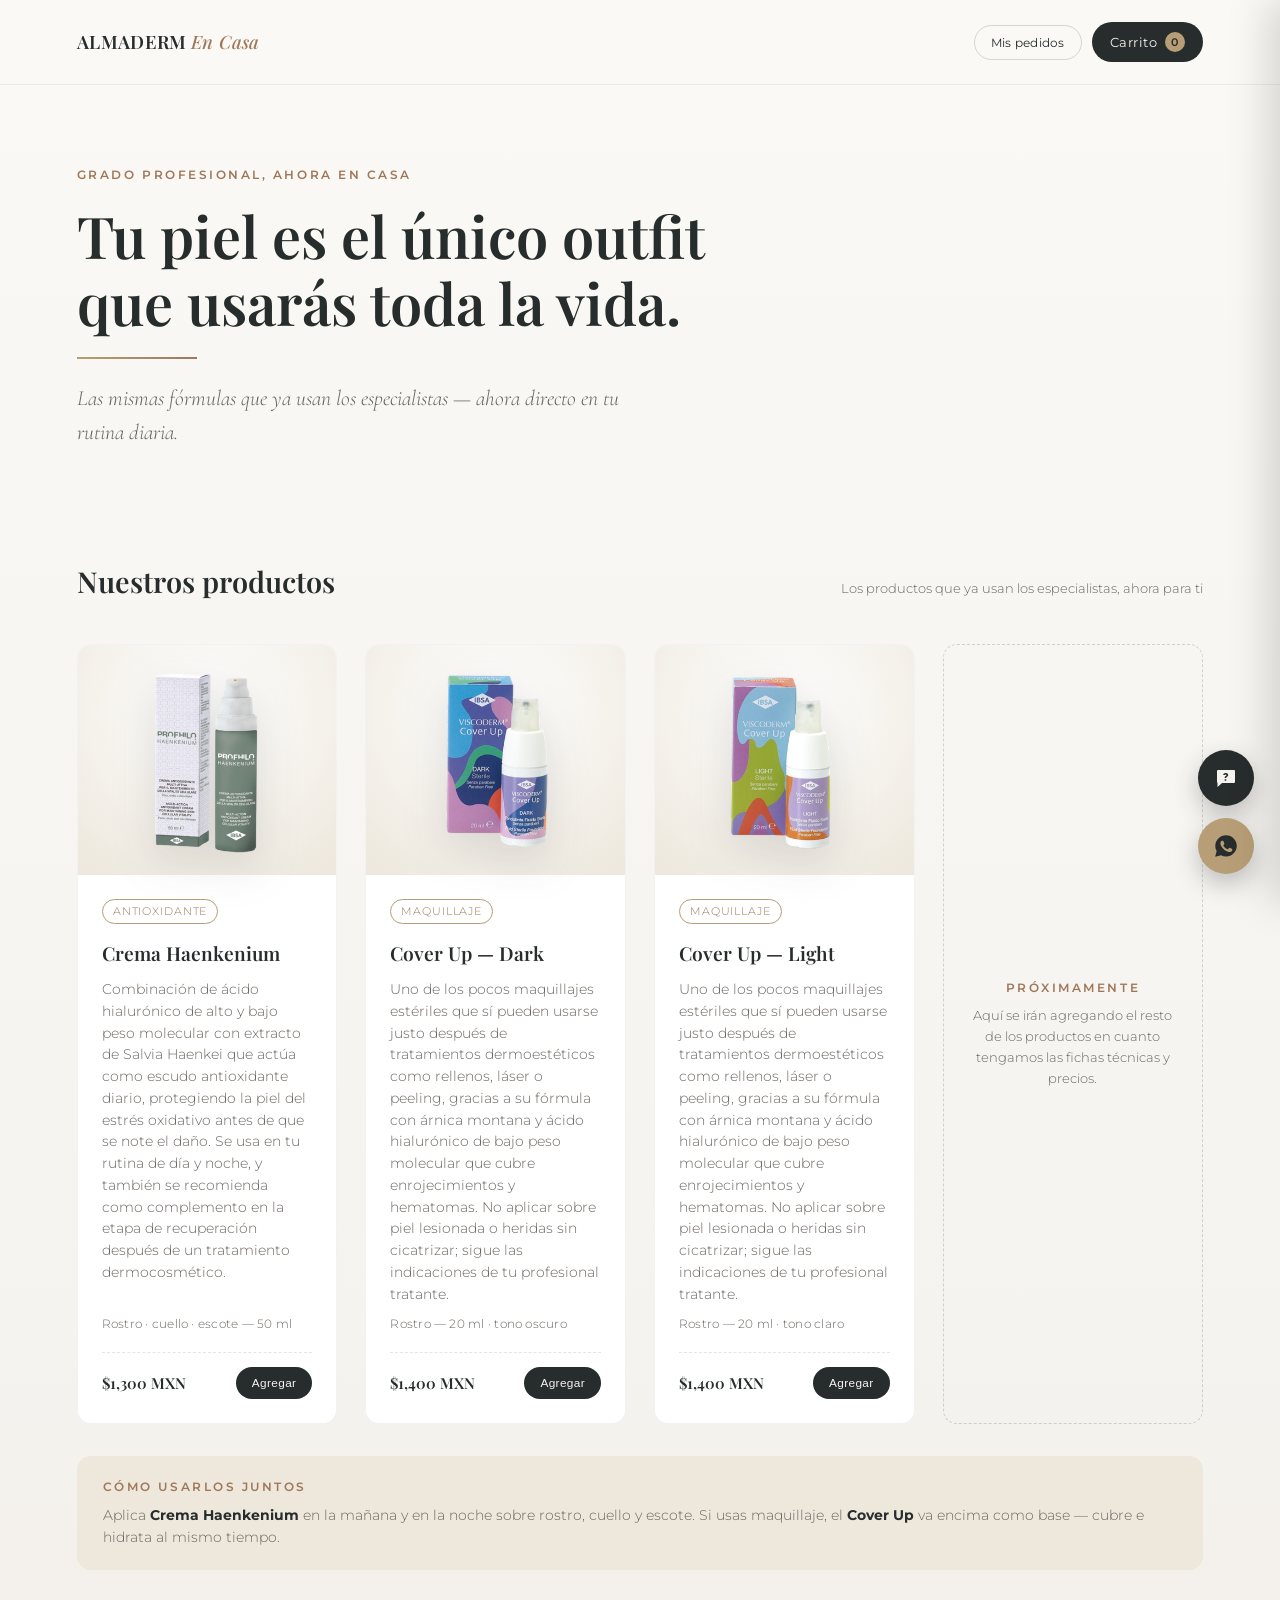
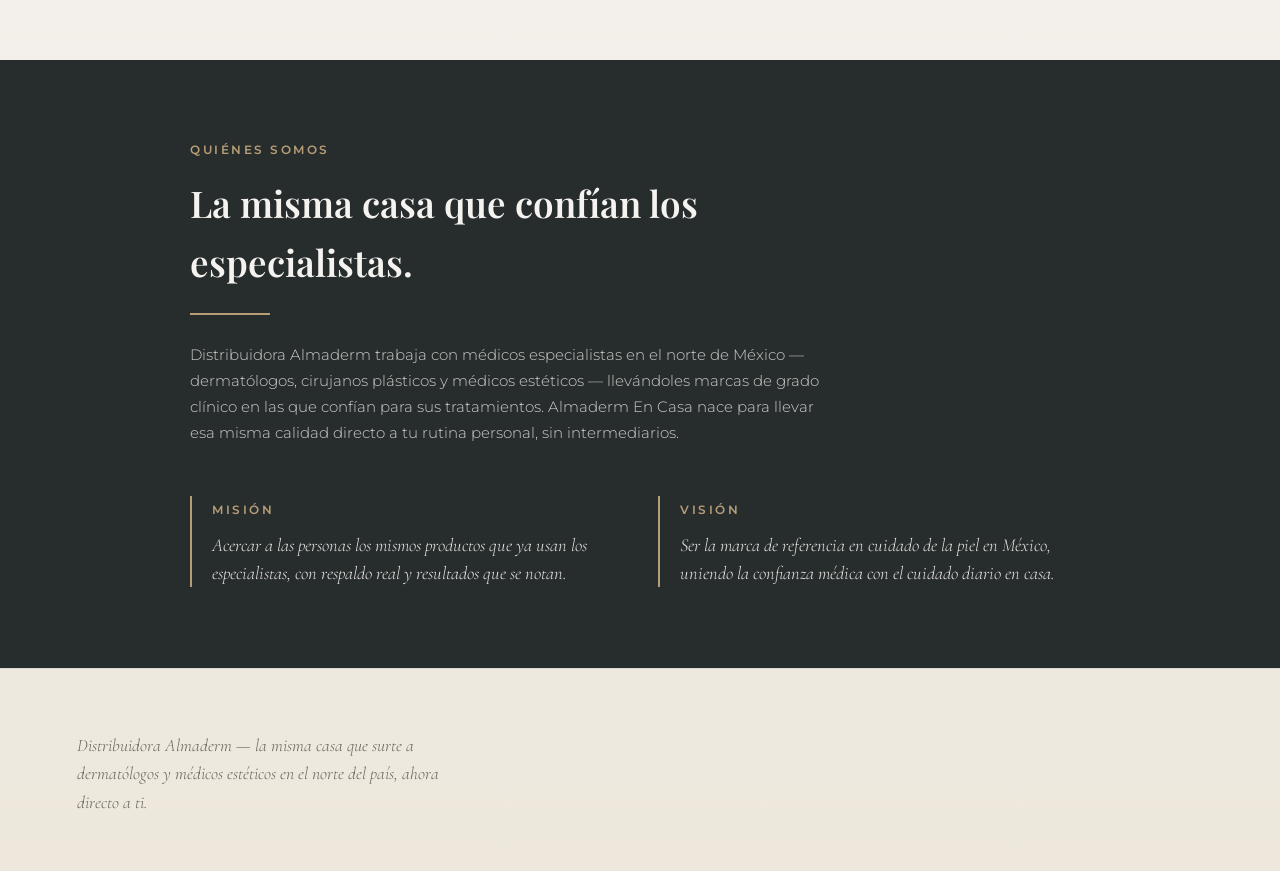
==== index.html @ 224c1388 "Actualizar WhatsApp real, corregir textos de productos y precio de envío según indicaciones de Hécto" ====
<!DOCTYPE html>
<html lang="es">
<head>
<meta charset="UTF-8">
<meta name="viewport" content="width=device-width, initial-scale=1.0">
<title>Almaderm En Casa | Skincare de grado profesional a tu puerta</title>
<meta name="description" content="Los mismos productos que ya usan los especialistas, ahora directo en tu rutina diaria. Envíos a todo México.">
<meta property="og:title" content="Almaderm En Casa">
<meta property="og:description" content="Skincare de grado profesional, ahora directo en tu rutina diaria.">
<link rel="icon" type="image/svg+xml" href="[data-uri]">
<link rel="preconnect" href="https://fonts.googleapis.com">
<link href="https://fonts.googleapis.com/css2?family=Playfair+Display:ital,wght@0,500;0,600;0,700;1,500&family=Cormorant+Garamond:ital,wght@1,400;1,500;1,600&family=Montserrat:wght@300;400;500;600&display=swap" rel="stylesheet">
<style>
  :root{
    --crema: #F5F3EF;
    --crema-soft: #FBF9F5;
    --crema-deep: #EDE7DC;
    --carbon: #272C2D;
    --carbon-muted: #6B655F;
    --dorado: #B79E76;
    --dorado-deep: #A07859;
    --white: #FFFFFF;
  }

  *{ box-sizing: border-box; margin:0; padding:0; }

  body{
    background: linear-gradient(180deg, var(--crema-soft) 0%, var(--crema) 55%, var(--crema-deep) 100%);
    color: var(--carbon);
    font-family: 'Montserrat', sans-serif;
    font-weight: 300;
    line-height: 1.6;
    min-height: 100vh;
  }

  a{ color: inherit; text-decoration: none; }

  .eyebrow{
    font-family: 'Montserrat', sans-serif;
    font-size: 0.72rem;
    letter-spacing: 0.22em;
    text-transform: uppercase;
    color: var(--dorado-deep);
    font-weight: 600;
  }

  /* ---- Top bar ---- */
  .topbar{
    position: sticky; top:0; z-index: 50;
    display:flex; align-items:center; justify-content:space-between;
    padding: 22px 6vw;
    background: rgba(251,249,245,0.9);
    backdrop-filter: blur(6px);
    border-bottom: 1px solid rgba(39,44,45,0.08);
  }
  .wordmark{
    font-family: 'Playfair Display', serif;
    font-weight: 600;
    font-size: 1.15rem;
    letter-spacing: 0.02em;
  }
  .wordmark span{ color: var(--dorado-deep); font-style: italic; font-weight: 500; }
    
  .thankyou-banner{
    background: var(--dorado);
    color: var(--carbon);
    text-align: center;
    padding: 14px 20px;
    font-family: 'Montserrat', sans-serif;
    font-weight: 600;
    font-size: 0.88rem;
    display: none;
  }
  .thankyou-banner.show{ display: block; }
  .thankyou-banner span{ font-weight: 400; }

  .topbar-actions{ display:flex; align-items:center; gap:10px; }

  .orders-btn{
    background:none; color: var(--carbon);
    border: 1px solid rgba(39,44,45,0.18); padding: 9px 16px; border-radius: 999px;
    font-family:'Montserrat'; font-size:0.78rem; letter-spacing:0.02em;
    cursor:pointer; transition: border-color 0.2s ease;
  }
  .orders-btn:hover{ border-color: var(--dorado); }

  .cart-btn{
    display:flex; align-items:center; gap:8px;
    background: var(--carbon); color: var(--crema);
    border:none; padding: 10px 18px; border-radius: 999px;
    font-family:'Montserrat'; font-size:0.8rem; letter-spacing:0.04em;
    cursor:pointer;
    transition: opacity 0.2s ease;
  }
  .cart-btn:hover{ opacity:0.85; }
  .cart-count{
    background: var(--dorado); color: var(--carbon);
    width:20px; height:20px; border-radius:50%;
    display:flex; align-items:center; justify-content:center;
    font-size:0.68rem; font-weight:600;
  }

  /* ---- Hero ---- */
  .hero{
    padding: 9vh 6vw 8vh;
    max-width: 900px;
  }
  .hero h1{
    font-family:'Playfair Display', serif;
    font-weight: 600;
    font-size: clamp(2.1rem, 4.6vw, 3.6rem);
    line-height: 1.15;
    margin: 18px 0 22px;
  }
  .hero-divider{
    width: 0;
    height: 2px;
    background: linear-gradient(90deg, var(--dorado), var(--dorado-deep));
    animation: draw 1.1s ease forwards 0.3s;
  }
  @keyframes draw{ to{ width: 120px; } }
  @media (prefers-reduced-motion: reduce){
    .hero-divider{ animation: none; width: 120px; }
  }
  .hero p.sub{
    font-family: 'Cormorant Garamond', serif;
    font-style: italic;
    font-size: 1.35rem;
    color: var(--carbon-muted);
    margin-top: 22px;
    max-width: 560px;
  }

  /* ---- Trust strip ---- */
  .trust{
    display:flex; flex-wrap:wrap; gap: 14px;
    padding: 0 6vw 7vh;
  }
  .trust-badge{
    background: var(--white);
    border: 1px solid rgba(39,44,45,0.08);
    padding: 10px 18px;
    border-radius: 999px;
    font-size: 0.76rem;
    letter-spacing: 0.03em;
    color: var(--carbon-muted);
  }
  .trust-badge b{ color: var(--carbon); font-weight: 600; }

  /* ---- Products ---- */
  .products{
    padding: 4vh 6vw 10vh;
  }
  .products-head{
    display:flex; align-items:baseline; justify-content:space-between;
    margin-bottom: 40px; flex-wrap:wrap; gap:10px;
  }
  .products-head h2{
    font-family:'Playfair Display', serif;
    font-weight:600;
    font-size: 1.8rem;
  }
  .products-head p{
    font-size: 0.82rem;
    color: var(--carbon-muted);
  }

  .grid{
    display:grid;
    grid-template-columns: repeat(auto-fit, minmax(260px, 1fr));
    gap: 28px;
  }

  .routine-tip{
    margin-top: 32px;
    background: var(--crema-deep);
    border-radius: 14px;
    padding: 22px 26px;
  }
  .routine-tip .eyebrow{ display:block; margin-bottom: 8px; }
  .routine-tip p{
    font-size: 0.86rem;
    color: var(--carbon-muted);
    line-height: 1.6;
  }
  .routine-tip p b{ color: var(--carbon); }

  .card{
    background: var(--white);
    border-radius: 14px;
    overflow:hidden;
    border: 1px solid rgba(39,44,45,0.06);
    display:flex; flex-direction:column;
    transition: transform 0.25s ease, box-shadow 0.25s ease;
  }
  .card:hover{
    transform: translateY(-4px);
    box-shadow: 0 18px 40px rgba(39,44,45,0.10);
  }

  .card-swatch{
    height: 230px;
    display:flex; align-items:center; justify-content:center;
    position: relative;
    padding: 22px;
    background: radial-gradient(circle at 50% 28%, #FFFFFF 0%, var(--crema-deep) 100%);
  }
  .card-swatch img{
    max-height: 100%;
    max-width: 100%;
    object-fit: contain;
    filter: drop-shadow(0 14px 22px rgba(39,44,45,0.14));
  }

  .card-body{
    padding: 24px;
    display:flex; flex-direction:column; gap: 10px; flex:1;
  }
  .tag{
    align-self:flex-start;
    font-size: 0.68rem;
    letter-spacing: 0.08em;
    text-transform: uppercase;
    color: var(--dorado-deep);
    border: 1px solid var(--dorado);
    padding: 3px 10px;
    border-radius: 999px;
  }
  .card-body h3{
    font-family:'Playfair Display', serif;
    font-weight: 600;
    font-size: 1.2rem;
    margin-top: 4px;
  }
  .card-body p.desc{
    font-size: 0.85rem;
    color: var(--carbon-muted);
    flex:1;
  }
  .card-meta{
    font-size: 0.72rem;
    color: var(--carbon-muted);
    letter-spacing: 0.02em;
  }
  .card-footer{
    display:flex; align-items:center; justify-content:space-between;
    margin-top: 8px;
    padding-top: 14px;
    border-top: 1px dashed rgba(39,44,45,0.12);
  }
  .price-pending{
    font-family:'Cormorant Garamond', serif;
    font-style: italic;
    font-size: 0.95rem;
    color: var(--carbon-muted);
  }
  .price-tag{
    font-family:'Playfair Display', serif;
    font-weight: 600;
    font-size: 0.95rem;
    color: var(--carbon);
  }
  .add-btn{
    background: var(--carbon);
    color: var(--crema);
    border:none;
    padding: 9px 16px;
    border-radius: 999px;
    font-size: 0.74rem;
    letter-spacing: 0.03em;
    cursor:pointer;
    transition: background 0.2s ease;
  }
  .add-btn:hover{ background: var(--dorado-deep); }

  /* Placeholder card for "more coming" */
  .card.placeholder{
    align-items:center; justify-content:center; text-align:center;
    padding: 40px 24px;
    border: 1.5px dashed rgba(39,44,45,0.18);
    background: transparent;
    color: var(--carbon-muted);
  }
  .card.placeholder p{ font-size: 0.82rem; margin-top: 8px; }

  /* ---- Footer ---- */
  footer{
    padding: 7vh 6vw 6vh;
    border-top: 1px solid rgba(39,44,45,0.08);
    display:flex; flex-wrap:wrap; justify-content:space-between; gap: 24px;
  }
  footer .brand-line{
    font-family:'Cormorant Garamond', serif;
    font-style: italic;
    font-size: 1.1rem;
    max-width: 380px;
    color: var(--carbon-muted);
  }
  footer .foot-meta{
    font-size: 0.74rem;
    color: var(--carbon-muted);
    letter-spacing: 0.02em;
  }
  .ig-link{
    display:flex; align-items:center; gap:7px;
    transition: color 0.2s ease;
  }
  .ig-link:hover{ color: var(--dorado-deep); }

  /* ---- Cart drawer ---- */
  .overlay{
    position: fixed; inset:0; background: rgba(39,44,45,0.35);
    opacity:0; pointer-events:none; transition: opacity 0.25s ease;
    z-index: 90;
  }
  .overlay.open{ opacity:1; pointer-events:auto; }

  .drawer{
    position: fixed; top:0; right:0; height:100vh; width: min(380px, 92vw);
    background: var(--crema-soft);
    box-shadow: -12px 0 40px rgba(0,0,0,0.15);
    transform: translateX(100%);
    transition: transform 0.3s ease;
    z-index: 95;
    display:flex; flex-direction:column;
  }
  .drawer.open{ transform: translateX(0); }

  .drawer-head{
    padding: 22px 24px;
    display:flex; align-items:center; justify-content:space-between;
    border-bottom: 1px solid rgba(39,44,45,0.08);
  }
  .drawer-head h3{
    font-family:'Playfair Display', serif;
    font-weight:600; font-size: 1.05rem;
  }
  .close-btn{
    background:none; border:none; font-size: 1.1rem; cursor:pointer; color: var(--carbon);
  }

  .drawer-items{
    flex:1; overflow-y:auto; padding: 18px 24px;
    display:flex; flex-direction:column; gap:14px;
  }
  .drawer-empty{
    font-family:'Cormorant Garamond', serif; font-style:italic;
    color: var(--carbon-muted); margin-top: 30px; text-align:center;
  }
  .drawer-item{
    display:flex; justify-content:space-between; align-items:center;
    font-size: 0.82rem;
    padding-bottom: 12px; border-bottom: 1px dashed rgba(39,44,45,0.1);
  }
  .drawer-item .name{ font-weight:500; }
  .drawer-item .qty{ color: var(--carbon-muted); font-size:0.74rem; }

  .continue-shopping{
    background:none; border:none;
    text-align:left;
    padding: 14px 24px 0;
    font-size: 0.76rem; color: var(--dorado-deep);
    font-weight:600; letter-spacing:0.02em;
    cursor:pointer;
  }

  .qty-control{
    display:flex; align-items:center; gap:8px;
  }
  .qty-control button{
    width:22px; height:22px; border-radius:50%;
    border: 1px solid rgba(39,44,45,0.2);
    background: var(--white);
    font-size:0.85rem; line-height:1;
    cursor:pointer; color: var(--carbon);
  }
  .qty-control button:hover{ border-color: var(--dorado); }
  .qty-control span{ min-width:14px; text-align:center; font-size:0.78rem; }

  .secure-badge{
    display:flex; align-items:center; gap:6px;
    font-size: 0.72rem; color: var(--carbon-muted);
    margin-bottom: 12px;
  }
  .secure-badge svg{ color: var(--dorado-deep); }

  .drawer-foot{
    padding: 20px 24px 26px;
    border-top: 1px solid rgba(39,44,45,0.08);
  }
  .drawer-foot p{
    font-size: 0.72rem; color: var(--carbon-muted); margin-bottom: 14px;
  }
  .checkout-btn{
    width:100%; padding: 13px; border-radius: 999px; border:none;
    background: var(--dorado); color: var(--carbon);
    font-family:'Montserrat'; font-weight:600; font-size:0.82rem;
    letter-spacing:0.03em; cursor: pointer;
    transition: background 0.2s ease;
  }
  .checkout-btn:hover{ background: var(--dorado-deep); color: var(--crema); }
  .checkout-btn:disabled{ cursor: not-allowed; opacity:0.5; }

  /* ---- About / Mission / Vision ---- */
  .about{
    background: var(--carbon);
    color: var(--crema);
    padding: 9vh 6vw;
  }
  .about-inner{ max-width: 900px; margin:0 auto; }
  .about .eyebrow{ color: var(--dorado); }
  .about h2{
    font-family:'Playfair Display', serif;
    font-weight:600;
    font-size: clamp(1.6rem, 3vw, 2.3rem);
    margin: 14px 0 22px;
    max-width: 640px;
    color: var(--crema);
  }
  .about-divider{ width:80px; height:2px; background: var(--dorado); margin-bottom:28px; }
  .about p.lead{
    font-size: 0.92rem;
    line-height: 1.75;
    color: rgba(245,243,239,0.82);
    max-width: 640px;
    margin-bottom: 50px;
  }
  .mv-grid{
    display:grid; grid-template-columns: repeat(auto-fit,minmax(240px,1fr));
    gap: 36px;
  }
  .mv-card{ border-left: 2px solid var(--dorado); padding-left: 20px; }
  .mv-card p{
    font-family:'Cormorant Garamond', serif;
    font-style: italic;
    font-size: 1.15rem;
    line-height: 1.5;
    color: rgba(245,243,239,0.92);
    margin-top: 10px;
  }

  /* ---- WhatsApp float ---- */
  .whatsapp-float{
    position: fixed; bottom: 26px; right: 26px;
    width: 56px; height: 56px; border-radius: 50%;
    background: var(--dorado);
    display:flex; align-items:center; justify-content:center;
    box-shadow: 0 10px 24px rgba(39,44,45,0.28);
    z-index: 80;
    transition: transform 0.2s ease;
  }
  .whatsapp-float:hover{ transform: scale(1.07); }
  .whatsapp-float svg{ width: 26px; height: 26px; fill: var(--carbon); }

  /* ---- FAQ bot ---- */
  .faq-float{
    position: fixed; bottom: 94px; right: 26px;
    width: 56px; height: 56px; border-radius: 50%;
    background: var(--carbon);
    display:flex; align-items:center; justify-content:center;
    box-shadow: 0 10px 24px rgba(39,44,45,0.28);
    z-index: 80; border:none; cursor:pointer;
    transition: transform 0.2s ease;
  }
  .faq-float:hover{ transform: scale(1.07); }
  .faq-float svg{ width: 24px; height: 24px; fill: var(--crema); }

  .faq-panel{
    position: fixed; bottom: 160px; right: 26px;
    width: min(320px, 84vw);
    max-height: 60vh;
    background: var(--crema-soft);
    border-radius: 16px;
    box-shadow: 0 20px 50px rgba(39,44,45,0.22);
    z-index: 85;
    display:flex; flex-direction:column;
    overflow:hidden;
    transform: translateY(12px) scale(0.97);
    opacity: 0; pointer-events:none;
    transition: all 0.22s ease;
  }
  .faq-panel.open{
    transform: translateY(0) scale(1);
    opacity:1; pointer-events:auto;
  }
  .faq-head{
    background: var(--carbon); color: var(--crema);
    padding: 16px 18px;
    display:flex; align-items:center; justify-content:space-between;
  }
  .faq-head h4{
    font-family:'Playfair Display', serif; font-weight:600; font-size:0.95rem;
  }
  .faq-head button{
    background:none; border:none; color: var(--crema); font-size:1rem; cursor:pointer;
  }
  .faq-body{
    padding: 16px 18px; overflow-y:auto; flex:1;
    display:flex; flex-direction:column; gap:10px;
  }
  .faq-option{
    text-align:left;
    background: var(--white);
    border: 1px solid rgba(39,44,45,0.1);
    border-radius: 10px;
    padding: 10px 14px;
    font-family:'Montserrat'; font-size: 0.78rem;
    color: var(--carbon);
    cursor:pointer;
    transition: border-color 0.2s ease;
  }
  .faq-option:hover{ border-color: var(--dorado); }
  .faq-answer{
    font-size: 0.82rem; line-height:1.6; color: var(--carbon-muted);
  }
  .faq-back{
    align-self:flex-start;
    margin-top: 4px;
    background:none; border:none;
    font-size:0.74rem; color: var(--dorado-deep);
    cursor:pointer; letter-spacing:0.02em;
  }
  .faq-foot{
    padding: 12px 18px 16px;
    border-top: 1px solid rgba(39,44,45,0.08);
    font-size: 0.72rem; color: var(--carbon-muted);
  }
  .faq-foot a{ color: var(--dorado-deep); font-weight:600; }

  /* ---- Checkout modal ---- */
  .checkout-overlay{
    position: fixed; inset:0; background: rgba(39,44,45,0.45);
    opacity:0; pointer-events:none; transition: opacity 0.25s ease;
    z-index: 96; display:flex; align-items:flex-end; justify-content:center;
  }
  .checkout-overlay.open{ opacity:1; pointer-events:auto; }

  .checkout-modal{
    background: var(--crema-soft);
    width: min(480px, 100vw);
    max-height: 92vh;
    border-radius: 20px 20px 0 0;
    display:flex; flex-direction:column;
    transform: translateY(100%);
    transition: transform 0.3s ease;
  }
  .checkout-overlay.open .checkout-modal{ transform: translateY(0); }

  .checkout-head{
    padding: 20px 24px;
    background: var(--carbon); color: var(--crema);
    border-radius: 20px 20px 0 0;
    display:flex; align-items:center; justify-content:space-between;
  }
  .checkout-head h3{ font-family:'Playfair Display', serif; font-weight:600; font-size:1.05rem; }
  .checkout-head button{ background:none; border:none; color:var(--crema); font-size:1.1rem; cursor:pointer; }

  .checkout-body{
    padding: 22px 24px; overflow-y:auto; flex:1;
  }

  .form-group{ margin-bottom: 16px; }
  .form-group label{
    display:block; font-size: 0.72rem; letter-spacing:0.03em;
    color: var(--carbon-muted); margin-bottom: 6px; font-weight:600;
  }
  .form-group input, .form-group textarea{
    width:100%; padding: 10px 12px; border-radius: 8px;
    border: 1px solid rgba(39,44,45,0.18);
    background: var(--white);
    font-family:'Montserrat'; font-size: 0.85rem; color: var(--carbon);
  }
  .form-group textarea{ resize: vertical; min-height: 60px; }
  .form-row{ display:grid; grid-template-columns: 1fr 1fr; gap: 12px; }

  .form-section-title{
    font-family:'Playfair Display', serif; font-weight:600;
    font-size: 0.95rem; margin: 22px 0 14px;
    color: var(--carbon);
  }
  .form-section-title:first-child{ margin-top:0; }

  .invoice-toggle{
    display:flex; align-items:center; justify-content:space-between;
    background: var(--white); border-radius: 10px;
    padding: 12px 14px; margin-bottom: 14px;
    border: 1px solid rgba(39,44,45,0.1);
  }
  .invoice-toggle span{ font-size: 0.85rem; font-weight:500; }
  .switch{ position:relative; width:42px; height:24px; }
  .switch input{ opacity:0; width:0; height:0; }
  .switch-track{
    position:absolute; inset:0; background: rgba(39,44,45,0.2);
    border-radius: 999px; cursor:pointer; transition: background 0.2s ease;
  }
  .switch-track::before{
    content:''; position:absolute; width:18px; height:18px; left:3px; top:3px;
    background: var(--white); border-radius:50%; transition: transform 0.2s ease;
  }
  .switch input:checked + .switch-track{ background: var(--dorado); }
  .switch input:checked + .switch-track::before{ transform: translateX(18px); }

  #invoiceFields{ display:none; }
  #invoiceFields.open{ display:block; }

  .order-summary{
    background: var(--crema-deep); border-radius: 12px;
    padding: 16px 18px; margin-top: 6px;
  }
  .order-summary .line{
    display:flex; justify-content:space-between;
    font-size: 0.82rem; margin-bottom: 8px; color: var(--carbon-muted);
  }
  .order-summary .line.total{
    color: var(--carbon); font-weight:700; font-size:0.95rem;
    border-top: 1px dashed rgba(39,44,45,0.15); padding-top: 10px; margin-top: 4px;
  }
  .shipping-hint{
    font-size: 0.7rem; color: var(--dorado-deep); margin-top: 4px;
  }

  .checkout-foot{
    padding: 16px 24px 24px; border-top: 1px solid rgba(39,44,45,0.08);
  }
  .confirm-btn{
    width:100%; padding: 14px; border-radius: 999px; border:none;
    background: var(--carbon); color: var(--crema);
    font-family:'Montserrat'; font-weight:600; font-size:0.85rem;
    cursor:pointer; transition: opacity 0.2s ease;
  }
  .confirm-btn:hover{ opacity:0.85; }

  .order-confirmed{
    text-align:center; padding: 30px 10px;
  }
  .order-confirmed .eyebrow{ color: var(--dorado-deep); }
  .order-confirmed h4{
    font-family:'Playfair Display', serif; font-weight:600;
    font-size: 1.3rem; margin: 14px 0 10px;
  }
  .order-confirmed p{ font-size: 0.85rem; color: var(--carbon-muted); }

  .track-link{
    background:none; border:none; cursor:pointer;
    font-family:'Montserrat'; letter-spacing:0.02em;
    text-decoration: underline; text-underline-offset: 3px;
  }
  .track-link:hover{ color: var(--dorado-deep); }

  /* ---- Tracking modal ---- */
  .tracking-overlay{
    position: fixed; inset:0; background: rgba(39,44,45,0.45);
    opacity:0; pointer-events:none; transition: opacity 0.25s ease;
    z-index: 97; display:flex; align-items:center; justify-content:center;
    padding: 20px;
  }
  .tracking-overlay.open{ opacity:1; pointer-events:auto; }

  .tracking-modal{
    background: var(--crema-soft);
    width: min(420px, 100%);
    max-height: 88vh;
    border-radius: 18px;
    overflow:hidden;
    display:flex; flex-direction:column;
    transform: scale(0.96); transition: transform 0.25s ease;
  }
  .tracking-overlay.open .tracking-modal{ transform: scale(1); }

  .tracking-head{
    padding: 20px 24px;
    background: var(--carbon); color: var(--crema);
    display:flex; align-items:center; justify-content:space-between;
  }
  .tracking-head h3{ font-family:'Playfair Display', serif; font-weight:600; font-size:1.05rem; }
  .tracking-head button{ background:none; border:none; color:var(--crema); font-size:1.1rem; cursor:pointer; }

  .tracking-body{ padding: 22px 24px; overflow-y:auto; }

  .track-search-btn{
    width:100%; padding: 12px; border-radius: 999px; border:none;
    background: var(--dorado); color: var(--carbon);
    font-family:'Montserrat'; font-weight:600; font-size:0.82rem;
    cursor:pointer; margin-top: 6px;
    transition: background 0.2s ease;
  }
  .track-search-btn:hover{ background: var(--dorado-deep); color: var(--crema); }

  .track-result{ margin-top: 26px; display:none; }
  .track-result.show{ display:block; }
  .track-meta{
    font-size: 0.78rem; color: var(--carbon-muted); margin-bottom: 22px;
  }
  .track-meta b{ color: var(--carbon); }

  .timeline{ display:flex; flex-direction:column; }
  .timeline-step{
    display:flex; gap: 14px; position:relative; padding-bottom: 26px;
  }
  .timeline-step:last-child{ padding-bottom:0; }
  .timeline-dot{
    width: 22px; height:22px; border-radius:50%;
    background: rgba(39,44,45,0.15);
    display:flex; align-items:center; justify-content:center;
    flex-shrink:0; position:relative; z-index:1;
  }
  .timeline-step.done .timeline-dot{ background: var(--dorado); }
  .timeline-step.done .timeline-dot::after{
    content:'✓'; color: var(--carbon); font-size:0.68rem; font-weight:700;
  }
  .timeline-step:not(:last-child)::before{
    content:''; position:absolute; left:10px; top:22px; bottom:0;
    width:2px; background: rgba(39,44,45,0.12);
  }
  .timeline-step.done:not(:last-child)::before{ background: var(--dorado); }
  .timeline-text{ padding-top: 2px; }
  .timeline-text .label{ font-size:0.85rem; font-weight:600; color: var(--carbon); }
  .timeline-text .date{ font-size:0.72rem; color: var(--carbon-muted); margin-top:2px; }

  /* ---- My Orders modal ---- */
  .myorders-overlay{
    position: fixed; inset:0; background: rgba(39,44,45,0.45);
    opacity:0; pointer-events:none; transition: opacity 0.25s ease;
    z-index: 97; display:flex; align-items:center; justify-content:center;
    padding: 20px;
  }
  .myorders-overlay.open{ opacity:1; pointer-events:auto; }

  .myorders-modal{
    background: var(--crema-soft);
    width: min(440px, 100%);
    max-height: 88vh;
    border-radius: 18px;
    overflow:hidden;
    display:flex; flex-direction:column;
    transform: scale(0.96); transition: transform 0.25s ease;
  }
  .myorders-overlay.open .myorders-modal{ transform: scale(1); }

  .myorders-head{
    padding: 20px 24px;
    background: var(--carbon); color: var(--crema);
    display:flex; align-items:center; justify-content:space-between;
  }
  .myorders-head h3{ font-family:'Playfair Display', serif; font-weight:600; font-size:1.05rem; }
  .myorders-head button{ background:none; border:none; color:var(--crema); font-size:1.1rem; cursor:pointer; }

  .myorders-body{ padding: 22px 24px; overflow-y:auto; }

  .magic-btn{
    width:100%; padding: 12px; border-radius: 999px; border:none;
    background: var(--dorado); color: var(--carbon);
    font-family:'Montserrat'; font-weight:600; font-size:0.82rem;
    cursor:pointer; margin-top: 6px;
    transition: background 0.2s ease;
  }
  .magic-btn:hover{ background: var(--dorado-deep); color: var(--crema); }

  .sent-note{
    text-align:center; padding: 10px 0 4px;
  }
  .sent-note .eyebrow{ color: var(--dorado-deep); }
  .sent-note p{ font-size: 0.85rem; color: var(--carbon-muted); margin: 12px 0 20px; line-height:1.6; }
  .sent-note .demo-hint{
    font-size: 0.7rem; color: var(--carbon-muted); opacity:0.75; margin-top: 14px;
  }

  .order-row{
    display:flex; align-items:center; justify-content:space-between;
    background: var(--white); border-radius: 12px;
    padding: 14px 16px; margin-bottom: 12px;
    border: 1px solid rgba(39,44,45,0.08);
    cursor:pointer; transition: border-color 0.2s ease;
  }
  .order-row:hover{ border-color: var(--dorado); }
  .order-row .info .num{ font-weight:600; font-size:0.85rem; color:var(--carbon); }
  .order-row .info .date{ font-size:0.72rem; color:var(--carbon-muted); margin-top:2px; }
  .status-badge{
    font-size: 0.68rem; font-weight:600; letter-spacing:0.02em;
    padding: 5px 11px; border-radius:999px;
  }
  .status-badge.enviado{ background: rgba(183,158,118,0.25); color: var(--dorado-deep); }
  .status-badge.entregado{ background: rgba(39,44,45,0.1); color: var(--carbon); }
  .status-badge.recibido{ background: rgba(160,120,89,0.18); color: var(--dorado-deep); }
  .status-badge.preparando{ background: rgba(183,158,118,0.18); color: var(--dorado-deep); }

  #ordersSentStep, #ordersListStep{ display:none; }
  #ordersSentStep.show, #ordersListStep.show{ display:block; }

  @media (max-width: 600px){
    .topbar{ padding: 14px 5vw; }
    .wordmark{ font-size: 0.95rem; }
    .cart-btn{ padding: 8px 13px; font-size: 0.7rem; gap: 6px; }
    .hero{ padding: 6vh 5vw 5vh; }
    .products, footer, .about{ padding-left:5vw; padding-right:5vw; }
    .about{ padding-top:7vh; padding-bottom:7vh; }
    .products-head{ flex-direction: column; align-items: flex-start; }
    footer{ flex-direction: column; }
    .whatsapp-float{ width:50px; height:50px; bottom:18px; right:18px; }
    .whatsapp-float svg{ width:22px; height:22px; }
    .faq-float{ width:50px; height:50px; bottom:80px; right:18px; }
    .faq-float svg{ width:20px; height:20px; }
    .faq-panel{ bottom:138px; right:18px; width: 86vw; }
    .drawer{ width: 100vw; }
  }
</style>
</head>
<body>
  <div class="thankyou-banner" id="thankyouBanner">
    🎉 ¡Gracias por tu compra! <span>Tu pago fue confirmado y ya estamos preparando tu pedido.</span>
  </div>  

  <div class="topbar">
    <div class="wordmark">ALMADERM <span>En Casa</span></div>
    <div class="topbar-actions">
      <button class="orders-btn" onclick="openMyOrders()">Mis pedidos</button>
      <button class="cart-btn" onclick="toggleCart(true)">
        Carrito <span class="cart-count" id="cartCount">0</span>
      </button>
    </div>
  </div>

  <section class="hero">
    <div class="eyebrow">Grado profesional, ahora en casa</div>
    <h1>Tu piel es el único outfit<br>que usarás toda la vida.</h1>
    <div class="hero-divider"></div>
    <p class="sub">Las mismas fórmulas que ya usan los especialistas — ahora directo en tu rutina diaria.</p>
  </section>

  <section class="products">
    <div class="products-head">
      <h2>Nuestros productos</h2>
      <p>Los productos que ya usan los especialistas, ahora para ti</p>
    </div>

    <div class="grid" id="grid">

      <div class="card">
        <div class="card-swatch"><img src="[data-uri]" alt="Profhilo Haenkenium"></div>
        <div class="card-body">
          <span class="tag">Antioxidante</span>
          <h3>Crema Haenkenium</h3>
          <p class="desc">Combinación de ácido hialurónico de alto y bajo peso molecular con extracto de Salvia Haenkei que actúa como escudo antioxidante diario, protegiendo la piel del estrés oxidativo antes de que se note el daño. Se usa en tu rutina de día y noche, y también se recomienda como complemento en la etapa de recuperación después de un tratamiento dermocosmético.</p>
          <p class="card-meta">Rostro · cuello · escote — 50 ml</p>
          <div class="card-footer">
            <span class="price-tag">$1,300 MXN</span>
            <button class="add-btn" onclick="addItem('Crema Haenkenium', 1300)">Agregar</button>
          </div>
        </div>
      </div>

      <div class="card">
        <div class="card-swatch"><img src="[data-uri]" alt="Viscoderm Cover Up Dark"></div>
        <div class="card-body">
          <span class="tag">Maquillaje</span>
          <h3>Cover Up — Dark</h3>
          <p class="desc">Uno de los pocos maquillajes estériles que sí pueden usarse justo después de tratamientos dermoestéticos como rellenos, láser o peeling, gracias a su fórmula con árnica montana y ácido hialurónico de bajo peso molecular que cubre enrojecimientos y hematomas. No aplicar sobre piel lesionada o heridas sin cicatrizar; sigue las indicaciones de tu profesional tratante.</p>
          <p class="card-meta">Rostro — 20 ml · tono oscuro</p>
          <div class="card-footer">
            <span class="price-tag">$1,400 MXN</span>
            <button class="add-btn" onclick="addItem('Cover Up Dark', 1400)">Agregar</button>
          </div>
        </div>
      </div>

      <div class="card">
        <div class="card-swatch"><img src="[data-uri]" alt="Viscoderm Cover Up Light"></div>
        <div class="card-body">
          <span class="tag">Maquillaje</span>
          <h3>Cover Up — Light</h3>
          <p class="desc">Uno de los pocos maquillajes estériles que sí pueden usarse justo después de tratamientos dermoestéticos como rellenos, láser o peeling, gracias a su fórmula con árnica montana y ácido hialurónico de bajo peso molecular que cubre enrojecimientos y hematomas. No aplicar sobre piel lesionada o heridas sin cicatrizar; sigue las indicaciones de tu profesional tratante.</p>
          <p class="card-meta">Rostro — 20 ml · tono claro</p>
          <div class="card-footer">
            <span class="price-tag">$1,400 MXN</span>
            <button class="add-btn" onclick="addItem('Cover Up Light', 1400)">Agregar</button>
          </div>
        </div>
      </div>

      <div class="card placeholder">
        <div class="eyebrow">Próximamente</div>
        <p>Aquí se irán agregando el resto de los productos en cuanto tengamos las fichas técnicas y precios.</p>
      </div>

    </div>

    <div class="routine-tip">
      <span class="eyebrow">Cómo usarlos juntos</span>
      <p>Aplica <b>Crema Haenkenium</b> en la mañana y en la noche sobre rostro, cuello y escote. Si usas maquillaje, el <b>Cover Up</b> va encima como base — cubre e hidrata al mismo tiempo.</p>
    </div>
  </section>

  <section class="about">
    <div class="about-inner">
      <div class="eyebrow">Quiénes somos</div>
      <h2>La misma casa que confían los especialistas.</h2>
      <div class="about-divider"></div>
      <p class="lead">Distribuidora Almaderm trabaja con médicos especialistas en el norte de México — dermatólogos, cirujanos plásticos y médicos estéticos — llevándoles marcas de grado clínico en las que confían para sus tratamientos. Almaderm En Casa nace para llevar esa misma calidad directo a tu rutina personal, sin intermediarios.</p>
      <div class="mv-grid">
        <div class="mv-card">
          <span class="eyebrow">Misión</span>
          <p>Acercar a las personas los mismos productos que ya usan los especialistas, con respaldo real y resultados que se notan.</p>
        </div>
        <div class="mv-card">
          <span class="eyebrow">Visión</span>
          <p>Ser la marca de referencia en cuidado de la piel en México, uniendo la confianza médica con el cuidado diario en casa.</p>
        </div>
      </div>
    </div>
  </section>

  <footer>
    <p class="brand-line">Distribuidora Almaderm — la misma casa que surte a dermatólogos y médicos estéticos en el norte del país, ahora directo a ti.</p>
  </footer>

  <button class="faq-float" onclick="toggleFaq(true)" aria-label="Preguntas frecuentes">
    <svg viewBox="0 0 24 24"><path d="M4 4h16a1 1 0 0 1 1 1v11a1 1 0 0 1-1 1H8l-4.5 4V17H4a1 1 0 0 1-1-1V5a1 1 0 0 1 1-1Zm7.5 3a2.5 2.5 0 0 0-2.45 2h1.6a.9.9 0 0 1 .85-.6c.5 0 .9.35.9.8 0 .35-.2.6-.65.9-.7.45-1.1.85-1.1 1.7v.3h1.6v-.15c0-.5.2-.75.75-1.1.7-.45 1.2-.95 1.2-1.75A2.35 2.35 0 0 0 11.5 7Zm-.85 6.2v1.6h1.6v-1.6h-1.6Z"/></svg>
  </button>

  <div class="faq-panel" id="faqPanel">
    <div class="faq-head">
      <h4>Resolvemos tus dudas</h4>
      <button onclick="toggleFaq(false)">✕</button>
    </div>
    <div class="faq-body" id="faqBody"></div>
    <div class="faq-foot">¿Necesitas algo más? <a href="https://wa.me/528122004518" target="_blank" rel="noopener">Escríbenos por WhatsApp</a></div>
  </div>

  <a class="whatsapp-float" href="https://wa.me/528122004518" target="_blank" rel="noopener" aria-label="Escríbenos por WhatsApp">
    <svg viewBox="0 0 24 24"><path d="M12.04 2C6.58 2 2.13 6.45 2.13 11.91c0 1.75.46 3.39 1.26 4.81L2 22l5.42-1.42a9.87 9.87 0 0 0 4.62 1.18h.01c5.46 0 9.9-4.45 9.9-9.91C21.95 6.45 17.5 2 12.04 2Zm5.8 14.11c-.24.68-1.38 1.3-1.9 1.36-.49.06-.98.24-3.28-.68-2.77-1.1-4.56-3.94-4.7-4.13-.14-.19-1.13-1.5-1.13-2.86s.71-2.03.96-2.31c.24-.28.53-.35.71-.35h.5c.16 0 .38-.03.58.44.24.56.79 1.94.86 2.08.07.14.11.31.02.5-.09.19-.14.31-.28.48-.14.17-.29.38-.42.51-.14.14-.28.29-.12.56.16.28.71 1.17 1.53 1.9 1.05.94 1.94 1.23 2.21 1.37.28.14.44.12.6-.07.16-.19.68-.79.87-1.06.18-.28.36-.23.6-.14.24.09 1.55.73 1.82.86.27.14.44.2.51.32.07.11.07.66-.17 1.34Z"/></svg>
  </a>

  <div class="overlay" id="overlay" onclick="toggleCart(false)"></div>
  <div class="drawer" id="drawer">
    <div class="drawer-head">
      <h3>Tu carrito</h3>
      <button class="close-btn" onclick="toggleCart(false)">✕</button>
    </div>
    <button class="continue-shopping" onclick="toggleCart(false)">← Seguir comprando</button>
    <div class="drawer-items" id="drawerItems">
      <p class="drawer-empty">Tu carrito está vacío</p>
    </div>
    <div class="drawer-foot">
      <p id="cartSubtotal" style="font-family:'Playfair Display', serif; font-weight:600; font-size:0.95rem; color:var(--carbon); border:none; margin-bottom:6px;"></p>
      <p>Pago seguro con tarjeta, OXXO, SPEI y más.</p>
      <div class="secure-badge">
        <svg viewBox="0 0 24 24" width="14" height="14"><path fill="currentColor" d="M12 2a5 5 0 0 0-5 5v3H6a2 2 0 0 0-2 2v8a2 2 0 0 0 2 2h12a2 2 0 0 0 2-2v-8a2 2 0 0 0-2-2h-1V7a5 5 0 0 0-5-5Zm0 2a3 3 0 0 1 3 3v3H9V7a3 3 0 0 1 3-3Zm0 10a1.5 1.5 0 0 1 .75 2.8V18a.75.75 0 0 1-1.5 0v-1.2A1.5 1.5 0 0 1 12 14Z"/></svg>
        Compra 100% segura
      </div>
      <button class="checkout-btn" id="checkoutBtn" onclick="openCheckout()">Finalizar compra</button>
    </div>
  </div>

  <div class="checkout-overlay" id="checkoutOverlay">
    <div class="checkout-modal">
      <div class="checkout-head">
        <h3>Datos para tu pedido</h3>
        <button onclick="closeCheckout()">✕</button>
      </div>
      <div class="checkout-body" id="checkoutBody">

        <div class="form-section-title">Datos de contacto</div>
        <div class="form-group">
          <label>Nombre completo</label>
          <input type="text" id="fullName" placeholder="Ej. María Fernanda López">
        </div>
        <div class="form-row">
          <div class="form-group">
            <label>Teléfono</label>
            <input type="tel" id="phone" placeholder="81 0000 0000">
          </div>
          <div class="form-group">
            <label>Correo</label>
            <input type="email" id="email" placeholder="tu@correo.com">
          </div>
        </div>

        <div class="form-section-title">Dirección de envío</div>
        <div class="form-group">
          <label>Calle y número</label>
          <input type="text" id="street" placeholder="Ej. Av. Constitución 123">
        </div>
        <div class="form-row">
          <div class="form-group">
            <label>Colonia</label>
            <input type="text" id="neighborhood" placeholder="Colonia">
          </div>
          <div class="form-group">
            <label>Código postal</label>
            <input type="text" id="zip" placeholder="64000">
          </div>
        </div>
        <div class="form-row">
          <div class="form-group">
            <label>Ciudad / municipio</label>
            <input type="text" id="city" placeholder="Ej. Monterrey">
          </div>
          <div class="form-group">
            <label>Estado</label>
            <input type="text" id="state" placeholder="Nuevo León">
          </div>
        </div>
        <div class="form-group">
          <label>Referencias de entrega (opcional)</label>
          <textarea id="notes" placeholder="Entre calles, color de casa, tocar el timbre, etc."></textarea>
        </div>

        <div class="invoice-toggle">
          <span>¿Necesitas factura?</span>
          <label class="switch">
            <input type="checkbox" id="needsInvoice" onchange="toggleInvoice()">
            <span class="switch-track"></span>
          </label>
        </div>

        <div id="invoiceFields">
          <div class="form-group">
            <label>RFC</label>
            <input type="text" id="rfc" placeholder="RFC">
          </div>
          <div class="form-group">
            <label>Razón social</label>
            <input type="text" id="businessName" placeholder="Nombre o razón social">
          </div>
          <div class="form-row">
            <div class="form-group">
              <label>Uso de CFDI</label>
              <input type="text" id="cfdiUse" placeholder="Ej. Gastos en general">
            </div>
            <div class="form-group">
              <label>Correo para factura</label>
              <input type="email" id="invoiceEmail" placeholder="tu@correo.com">
            </div>
          </div>
        </div>

        <div class="form-section-title">Resumen del pedido</div>
        <div class="order-summary" id="orderSummary"></div>

      </div>
      <div class="checkout-foot">
        <button class="confirm-btn" onclick="confirmOrder()">Continuar a pago seguro</button>
      </div>
    </div>
  </div>

  <div class="myorders-overlay" id="myOrdersOverlay">
    <div class="myorders-modal">
      <div class="myorders-head">
        <h3>Mis pedidos</h3>
        <button onclick="closeMyOrders()">✕</button>
      </div>
      <div class="myorders-body">

        <div id="ordersEmailStep">
          <div class="form-group">
            <label>Tu correo</label>
            <input type="email" id="ordersEmail" placeholder="tu@correo.com">
          </div>
          <button class="magic-btn" onclick="sendMagicLink()">Enviarme el enlace mágico</button>
        </div>

        <div id="ordersSentStep">
          <div class="sent-note">
            <span class="eyebrow">Enlace enviado</span>
            <p>Te mandamos un enlace a tu correo. Dale clic ahí para ver tus pedidos — no necesitas contraseña.</p>
            <button class="magic-btn" onclick="simulateMagicLinkClick()">Simular: abrir enlace mágico</button>
            <p class="demo-hint">(Este botón es solo para esta vista previa — en la versión real, el clic vendría del correo.)</p>
          </div>
        </div>

        <div id="ordersListStep">
          <div id="ordersListContent"></div>
        </div>

      </div>
    </div>
  </div>

  <div class="tracking-overlay" id="trackingOverlay">
    <div class="tracking-modal">
      <div class="tracking-head">
        <h3>Rastrea tu pedido</h3>
        <button onclick="closeTracking()">✕</button>
      </div>
      <div class="tracking-body">
        <div class="form-group">
          <label>Número de pedido</label>
          <input type="text" id="trackOrderNumber" placeholder="Ej. AC-1042">
        </div>
        <div class="form-group">
          <label>Correo con el que compraste</label>
          <input type="email" id="trackEmail" placeholder="tu@correo.com">
        </div>
        <button class="track-search-btn" onclick="searchOrder()">Buscar pedido</button>

        <div class="track-result" id="trackResult">
          <p class="track-meta">Pedido <b id="trackNumberOut"></b> — <span id="trackDateOut"></span></p>
          <div class="timeline" id="trackTimeline"></div>
        </div>
      </div>
    </div>
  </div>

<script>
  let cart = {};

  let orderCounter = 0;
  let myOrders = [
    { number: 'AC-1042', date: '20 ago 2026', statusIndex: 2, total: 1400 },
    { number: 'AC-0998', date: '5 ago 2026', statusIndex: 3, total: 2700 }
  ];
  const checkoutBodyTemplate = document.getElementById('checkoutBody').innerHTML;

  function addItem(name, price){
    if(!cart[name]) cart[name] = { qty: 0, price: price };
    cart[name].qty += 1;
    renderCart();
    toggleCart(true);
  }

  function increaseQty(name){
    cart[name].qty += 1;
    renderCart();
  }

  function decreaseQty(name){
    cart[name].qty -= 1;
    if(cart[name].qty <= 0) delete cart[name];
    renderCart();
  }

  function renderCart(){
    const entries = Object.entries(cart);
    const countEl = document.getElementById('cartCount');
    const listEl = document.getElementById('drawerItems');
    const totalQty = entries.reduce((sum, [,v]) => sum + v.qty, 0);
    const subtotal = entries.reduce((sum, [,v]) => sum + v.qty * v.price, 0);
    countEl.textContent = totalQty;

    if(entries.length === 0){
      listEl.innerHTML = '<p class="drawer-empty">Tu carrito está vacío</p>';
    } else {
      listEl.innerHTML = entries.map(([name, v]) => `
        <div class="drawer-item">
          <span class="name">${name}<br><span class="qty">$${(v.qty * v.price).toLocaleString('es-MX')} MXN</span></span>
          <span class="qty-control">
            <button onclick="decreaseQty('${name}')" aria-label="Quitar uno">−</button>
            <span>${v.qty}</span>
            <button onclick="increaseQty('${name}')" aria-label="Agregar uno">+</button>
          </span>
        </div>
      `).join('');
    }

    const subtotalEl = document.getElementById('cartSubtotal');
    if(subtotalEl){
      subtotalEl.textContent = entries.length ? `Subtotal: $${subtotal.toLocaleString('es-MX')} MXN` : '';
    }
  }

  function toggleCart(open){
    document.getElementById('drawer').classList.toggle('open', open);
    document.getElementById('overlay').classList.toggle('open', open);
  }

  const faqData = [
    {
      q: '¿Qué medios de pago aceptan?',
      a: 'Tarjeta de crédito o débito, efectivo en tiendas como OXXO, transferencia SPEI y otras opciones, todo a través de Mercado Pago de forma segura.'
    },
    {
      q: '¿A dónde hacen envíos?',
      a: 'Hacemos envíos por paquetería a todo México. El costo es de $149 MXN si tu pedido es de un solo producto, y gratis si llevas 2 o más.'
    },
    {
      q: '¿Qué tipo de productos manejan?',
      a: 'Skincare de grado profesional: los mismos productos que usan los especialistas en consultorio, ahora para tu rutina en casa.'
    },
    {
      q: '¿Cómo sé qué producto es para mí?',
      a: 'Cada producto tiene su descripción y modo de uso en la tienda. Si tienes dudas específicas, escríbenos por WhatsApp y te ayudamos a elegir.'
    },
    {
      q: '¿Puedo cambiar o devolver un producto?',
      a: 'Estamos definiendo nuestra política de cambios y devoluciones — la verás publicada aquí muy pronto.'
    }
  ];

  function renderFaqMenu(){
    const body = document.getElementById('faqBody');
    body.innerHTML = faqData.map((item, i) =>
      `<button class="faq-option" onclick="showFaqAnswer(${i})">${item.q}</button>`
    ).join('');
  }

  function showFaqAnswer(i){
    const body = document.getElementById('faqBody');
    body.innerHTML = `
      <p class="faq-answer">${faqData[i].a}</p>
      <button class="faq-back" onclick="renderFaqMenu()">← Volver a preguntas</button>
    `;
  }

  function toggleFaq(open){
    document.getElementById('faqPanel').classList.toggle('open', open);
    if(open) renderFaqMenu();
  }

  function getSubtotal(){
    return Object.values(cart).reduce((sum, v) => sum + v.qty * v.price, 0);
  }

  function calculateShipping(){
    const totalQty = Object.values(cart).reduce((sum, v) => sum + v.qty, 0);
    if(totalQty === 0) return null;
    return totalQty >= 2 ? 0 : 149;
  }

  function updateSummary(){
    const subtotal = getSubtotal();
    const shipping = calculateShipping();
    const summaryEl = document.getElementById('orderSummary');
    let shippingLine;
    if(shipping === null){
      shippingLine = `<div class="line">Envío <span>—</span></div>`;
    } else if(shipping === 0){
      shippingLine = `<div class="line">Envío <span>Gratis (2+ productos)</span></div>`;
    } else {
      shippingLine = `<div class="line">Envío <span>$${shipping.toLocaleString('es-MX')} MXN</span></div>`;
    }
    const total = subtotal + (shipping || 0);
    summaryEl.innerHTML = `
      <div class="line">Subtotal <span>$${subtotal.toLocaleString('es-MX')} MXN</span></div>
      ${shippingLine}
      <div class="line total">Total <span>$${total.toLocaleString('es-MX')} MXN</span></div>
    `;
  }

  function toggleInvoice(){
    const checked = document.getElementById('needsInvoice').checked;
    document.getElementById('invoiceFields').classList.toggle('open', checked);
  }

  function openCheckout(){
    if(Object.keys(cart).length === 0) return;
    toggleCart(false);
    document.getElementById('checkoutBody').innerHTML = checkoutBodyTemplate;
    document.querySelector('.checkout-foot').style.display = '';
    const btn = document.querySelector('.confirm-btn');
    btn.disabled = false;
    btn.textContent = 'Continuar a pago seguro';
    document.getElementById('checkoutOverlay').classList.add('open');
    updateSummary();
  }

  function closeCheckout(){
    document.getElementById('checkoutOverlay').classList.remove('open');
  }

  async function confirmOrder(){
    const body = document.getElementById('checkoutBody');
    const name = document.getElementById('fullName').value || 'ahí';
    const email = document.getElementById('email').value;
    const subtotal = getSubtotal();
    const shipping = calculateShipping() || 0;

    const items = Object.entries(cart).map(([itemName, v]) => ({
      title: itemName,
      quantity: v.qty,
      unit_price: v.price
    }));

    const btn = document.querySelector('.confirm-btn');
    btn.disabled = true;
    btn.textContent = 'Procesando...';

    try {
      const res = await fetch('/.netlify/functions/create-preference', {
        method: 'POST',
        headers: { 'Content-Type': 'application/json' },
        body: JSON.stringify({ items, shipping, payer_email: email })
      });
      const data = await res.json();

      if(!res.ok){
        throw new Error((data && data.error) || 'No se pudo generar el pago.');
      }

      orderCounter += 1;
      const orderNumber = 'AC-' + (1042 + orderCounter);
      const today = new Date();
      const dateStr = today.toLocaleDateString('es-MX', { day: 'numeric', month: 'short', year: 'numeric' });
      myOrders.unshift({ number: orderNumber, date: dateStr, statusIndex: 0, total: subtotal + shipping });

      window.location.href = data.init_point;

    } catch (err) {
      body.innerHTML = `
        <div class="order-confirmed">
          <span class="eyebrow">Algo salió mal</span>
          <h4>No se pudo generar el pago</h4>
          <p>${err.message} Intenta de nuevo o contáctanos por WhatsApp.</p>
        </div>
      `;
      document.querySelector('.checkout-foot').style.display = 'none';
      cart = {};
      renderCart();
    }
  }

  function openTracking(){
    document.getElementById('trackingOverlay').classList.add('open');
  }

  function closeTracking(){
    document.getElementById('trackingOverlay').classList.remove('open');
  }

  function renderTimeline(orderNumber, currentIndex){
    const base = [
      { label: 'Pedido recibido', date: '18 ago · 10:32 am' },
      { label: 'Preparando tu pedido', date: '19 ago · 9:10 am' },
      { label: 'Enviado', date: '20 ago · 1:45 pm' },
      { label: 'Entregado', date: currentIndex >= 3 ? '21 ago · 4:20 pm' : 'Pendiente' }
    ];
    const steps = base.map((s, i) => ({ ...s, done: i <= currentIndex }));
    document.getElementById('trackNumberOut').textContent = orderNumber;
    document.getElementById('trackDateOut').textContent = 'esto es un ejemplo de cómo se vería';
    document.getElementById('trackTimeline').innerHTML = steps.map(s => `
      <div class="timeline-step ${s.done ? 'done' : ''}">
        <div class="timeline-dot"></div>
        <div class="timeline-text">
          <div class="label">${s.label}</div>
          <div class="date">${s.date}</div>
        </div>
      </div>
    `).join('');
    document.getElementById('trackResult').classList.add('show');
  }

  function searchOrder(){
    const orderNumber = document.getElementById('trackOrderNumber').value || 'AC-1042';
    renderTimeline(orderNumber, 2);
  }

  function statusInfo(index){
    const map = [
      { label: 'Recibido', cls: 'recibido' },
      { label: 'Preparando', cls: 'preparando' },
      { label: 'Enviado', cls: 'enviado' },
      { label: 'Entregado', cls: 'entregado' }
    ];
    return map[index];
  }

  function renderMyOrdersList(){
    const container = document.getElementById('ordersListContent');
    container.innerHTML = myOrders.map(o => {
      const s = statusInfo(o.statusIndex);
      return `
        <div class="order-row" onclick="showOrderTracking('${o.number}', ${o.statusIndex})">
          <div class="info">
            <div class="num">Pedido ${o.number}</div>
            <div class="date">${o.date} · $${o.total.toLocaleString('es-MX')} MXN</div>
          </div>
          <span class="status-badge ${s.cls}">${s.label}</span>
        </div>
      `;
    }).join('');
  }

  function openMyOrders(){
    document.getElementById('myOrdersOverlay').classList.add('open');
    document.getElementById('ordersEmailStep').style.display = 'block';
    document.getElementById('ordersSentStep').classList.remove('show');
    document.getElementById('ordersListStep').classList.remove('show');
  }

  function closeMyOrders(){
    document.getElementById('myOrdersOverlay').classList.remove('open');
  }

  function sendMagicLink(){
    document.getElementById('ordersEmailStep').style.display = 'none';
    document.getElementById('ordersSentStep').classList.add('show');
  }

  function simulateMagicLinkClick(){
    document.getElementById('ordersSentStep').classList.remove('show');
    document.getElementById('ordersListStep').classList.add('show');
    renderMyOrdersList();
  }

  function showOrderTracking(orderNumber, currentIndex){
    closeMyOrders();
    openTracking();
    document.getElementById('trackOrderNumber').value = orderNumber;
    renderTimeline(orderNumber, currentIndex);
  }
    (function checkPaymentStatus(){
    const params = new URLSearchParams(window.location.search);
    const status = params.get('status') || params.get('collection_status');
    if(status === 'approved'){
      document.getElementById('thankyouBanner').classList.add('show');
    }
    if(params.has('status') || params.has('collection_status') || params.has('payment_id')){
      window.history.replaceState({}, document.title, window.location.pathname);
    }
  })();
</script>

</body>
</html>
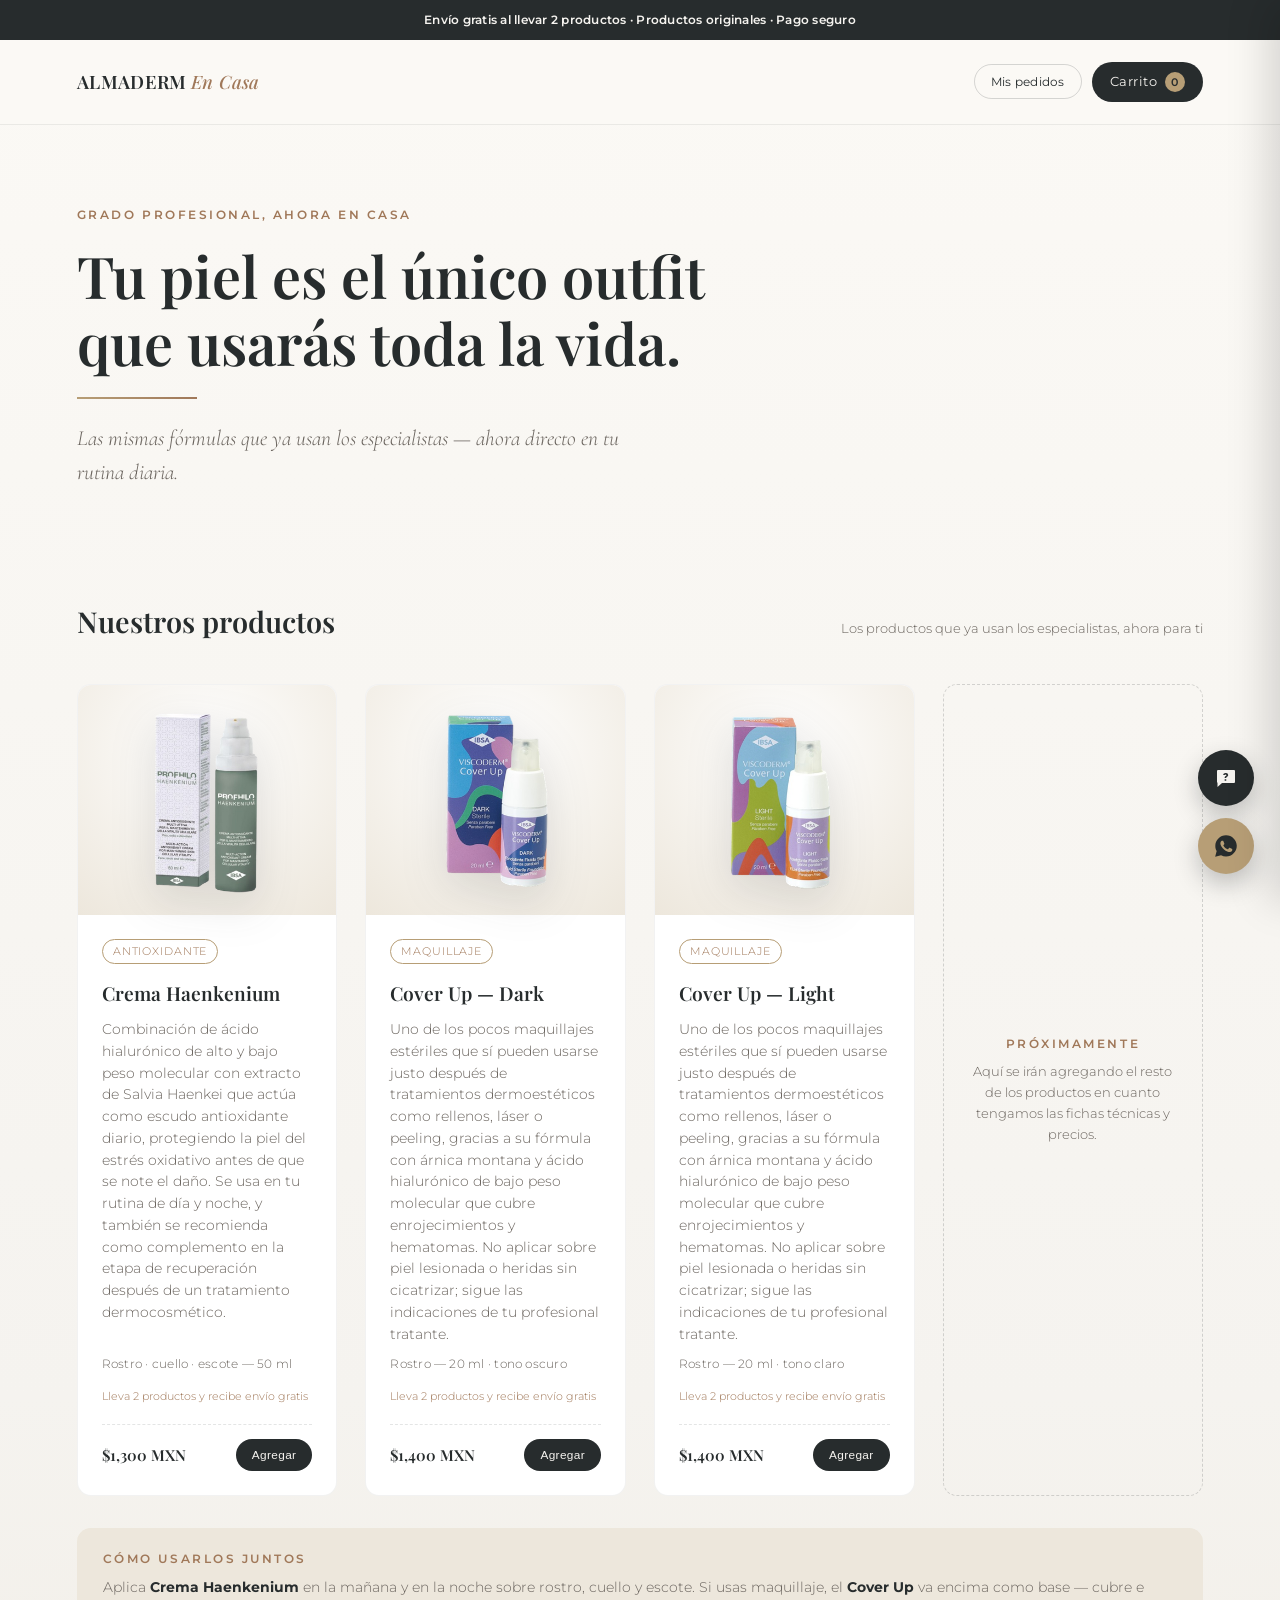
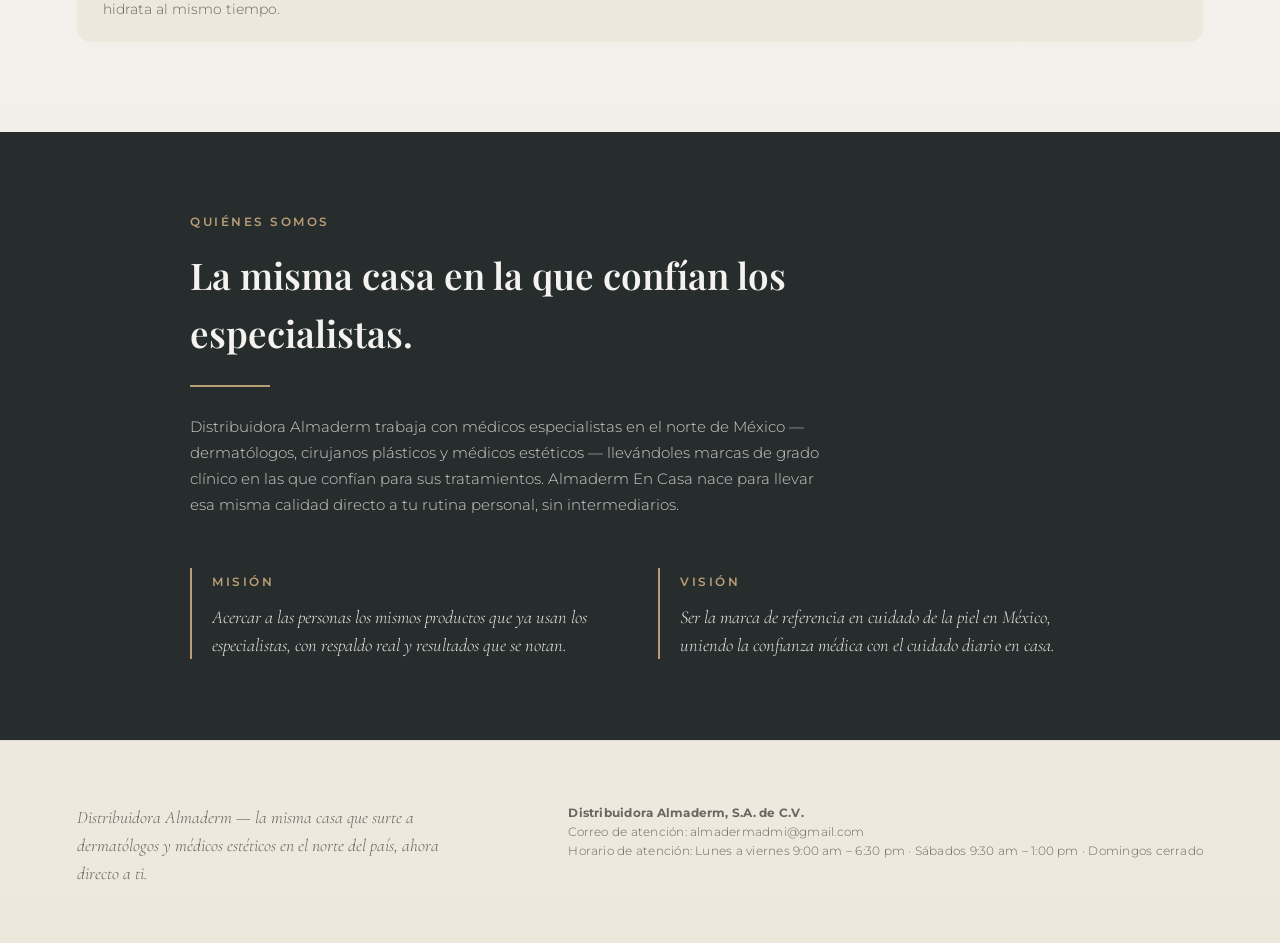
==== commit 30f4b595: "Corregir encabezado "La misma casa en la que confían los especialistas" Added a free shipping bar to" ====
--- a/index.html
+++ b/index.html
@@ -73,6 +73,16 @@
   }
   .thankyou-banner.show{ display: block; }
   .thankyou-banner span{ font-weight: 400; }
+    .free-shipping-bar{
+    background: var(--carbon);
+    color: var(--crema);
+    text-align: center;
+    padding: 10px 20px;
+    font-family: 'Montserrat', sans-serif;
+    font-weight: 600;
+    font-size: 0.78rem;
+    letter-spacing: 0.02em;
+  }
 
   .topbar-actions{ display:flex; align-items:center; gap:10px; }
 
@@ -806,6 +816,9 @@
 </style>
 </head>
 <body>
+    <div class="free-shipping-bar">
+    Envío gratis al llevar 2 productos · Productos originales · Pago seguro
+  </div>
   <div class="thankyou-banner" id="thankyouBanner">
     🎉 ¡Gracias por tu compra! <span>Tu pago fue confirmado y ya estamos preparando tu pedido.</span>
   </div>  
@@ -842,6 +855,7 @@
           <h3>Crema Haenkenium</h3>
           <p class="desc">Combinación de ácido hialurónico de alto y bajo peso molecular con extracto de Salvia Haenkei que actúa como escudo antioxidante diario, protegiendo la piel del estrés oxidativo antes de que se note el daño. Se usa en tu rutina de día y noche, y también se recomienda como complemento en la etapa de recuperación después de un tratamiento dermocosmético.</p>
           <p class="card-meta">Rostro · cuello · escote — 50 ml</p>
+          <p class="shipping-hint">Lleva 2 productos y recibe envío gratis</p>
           <div class="card-footer">
             <span class="price-tag">$1,300 MXN</span>
             <button class="add-btn" onclick="addItem('Crema Haenkenium', 1300)">Agregar</button>
@@ -856,6 +870,7 @@
           <h3>Cover Up — Dark</h3>
           <p class="desc">Uno de los pocos maquillajes estériles que sí pueden usarse justo después de tratamientos dermoestéticos como rellenos, láser o peeling, gracias a su fórmula con árnica montana y ácido hialurónico de bajo peso molecular que cubre enrojecimientos y hematomas. No aplicar sobre piel lesionada o heridas sin cicatrizar; sigue las indicaciones de tu profesional tratante.</p>
           <p class="card-meta">Rostro — 20 ml · tono oscuro</p>
+          <p class="shipping-hint">Lleva 2 productos y recibe envío gratis</p>
           <div class="card-footer">
             <span class="price-tag">$1,400 MXN</span>
             <button class="add-btn" onclick="addItem('Cover Up Dark', 1400)">Agregar</button>
@@ -870,6 +885,7 @@
           <h3>Cover Up — Light</h3>
           <p class="desc">Uno de los pocos maquillajes estériles que sí pueden usarse justo después de tratamientos dermoestéticos como rellenos, láser o peeling, gracias a su fórmula con árnica montana y ácido hialurónico de bajo peso molecular que cubre enrojecimientos y hematomas. No aplicar sobre piel lesionada o heridas sin cicatrizar; sigue las indicaciones de tu profesional tratante.</p>
           <p class="card-meta">Rostro — 20 ml · tono claro</p>
+          <p class="shipping-hint">Lleva 2 productos y recibe envío gratis</p>
           <div class="card-footer">
             <span class="price-tag">$1,400 MXN</span>
             <button class="add-btn" onclick="addItem('Cover Up Light', 1400)">Agregar</button>
@@ -893,7 +909,7 @@
   <section class="about">
     <div class="about-inner">
       <div class="eyebrow">Quiénes somos</div>
-      <h2>La misma casa que confían los especialistas.</h2>
+      <h2>La misma casa en la que confían los especialistas.</h2>
       <div class="about-divider"></div>
       <p class="lead">Distribuidora Almaderm trabaja con médicos especialistas en el norte de México — dermatólogos, cirujanos plásticos y médicos estéticos — llevándoles marcas de grado clínico en las que confían para sus tratamientos. Almaderm En Casa nace para llevar esa misma calidad directo a tu rutina personal, sin intermediarios.</p>
       <div class="mv-grid">
@@ -911,6 +927,11 @@
 
   <footer>
     <p class="brand-line">Distribuidora Almaderm — la misma casa que surte a dermatólogos y médicos estéticos en el norte del país, ahora directo a ti.</p>
+        <div class="foot-meta">
+      <p><b>Distribuidora Almaderm, S.A. de C.V.</b></p>
+      <p>Correo de atención: almadermadmi@gmail.com</p>
+      <p>Horario de atención: Lunes a viernes 9:00 am – 6:30 pm · Sábados 9:30 am – 1:00 pm · Domingos cerrado</p>
+    </div>
   </footer>
 
   <button class="faq-float" onclick="toggleFaq(true)" aria-label="Preguntas frecuentes">
@@ -937,6 +958,7 @@
       <button class="close-btn" onclick="toggleCart(false)">✕</button>
     </div>
     <button class="continue-shopping" onclick="toggleCart(false)">← Seguir comprando</button>
+    <p id="shippingMsg" style="padding: 0 24px; font-size: 0.76rem; color: var(--dorado-deep); font-weight: 600;"></p>
     <div class="drawer-items" id="drawerItems">
       <p class="drawer-empty">Tu carrito está vacío</p>
     </div>
@@ -1157,6 +1179,17 @@
     if(subtotalEl){
       subtotalEl.textContent = entries.length ? `Subtotal: $${subtotal.toLocaleString('es-MX')} MXN` : '';
     }
+   
+    const shippingMsgEl = document.getElementById('shippingMsg');
+    if(shippingMsgEl){
+      if(totalQty === 0){
+        shippingMsgEl.textContent = '';
+      } else if(totalQty === 1){
+        shippingMsgEl.textContent = 'Agrega un producto más y obtén envío gratis 🎉';
+      } else {
+        shippingMsgEl.textContent = '¡Tu pedido ya tiene envío gratis! 🎉';
+      }
+    } 
   }
 
   function toggleCart(open){
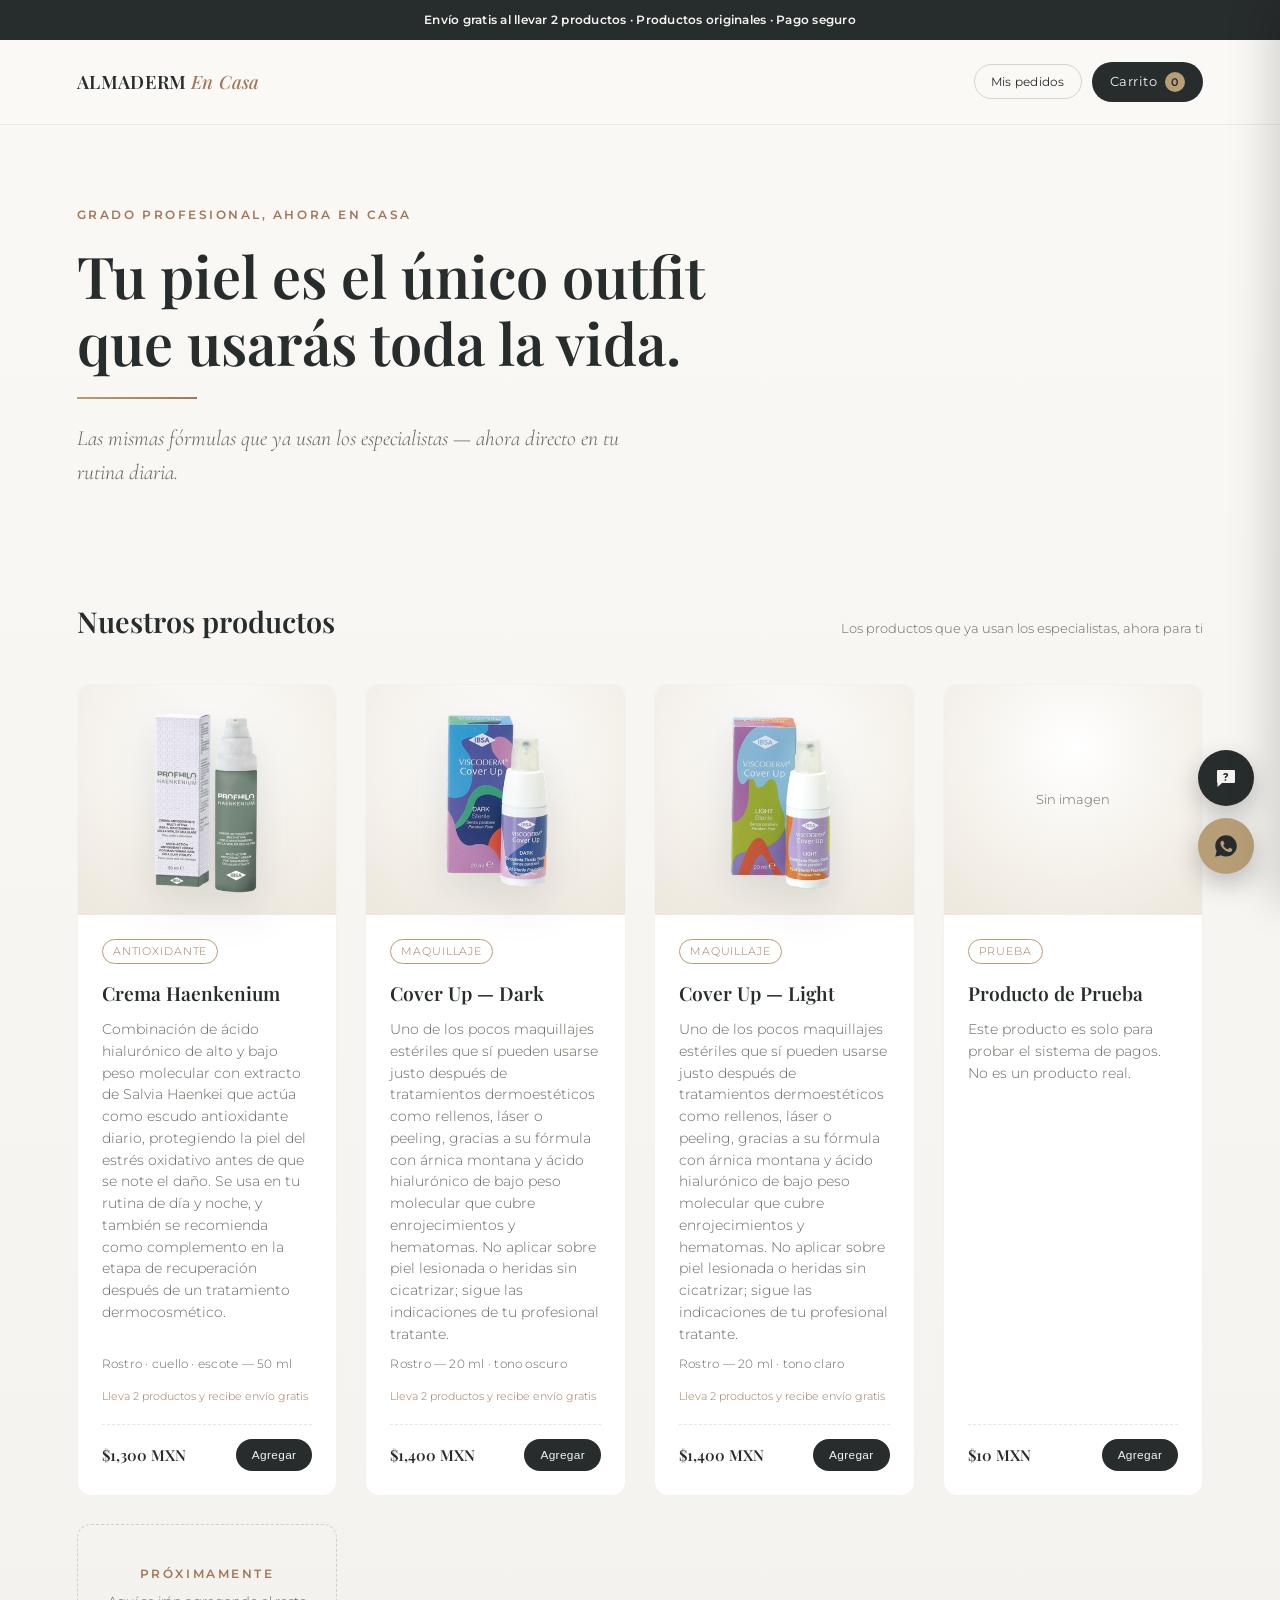
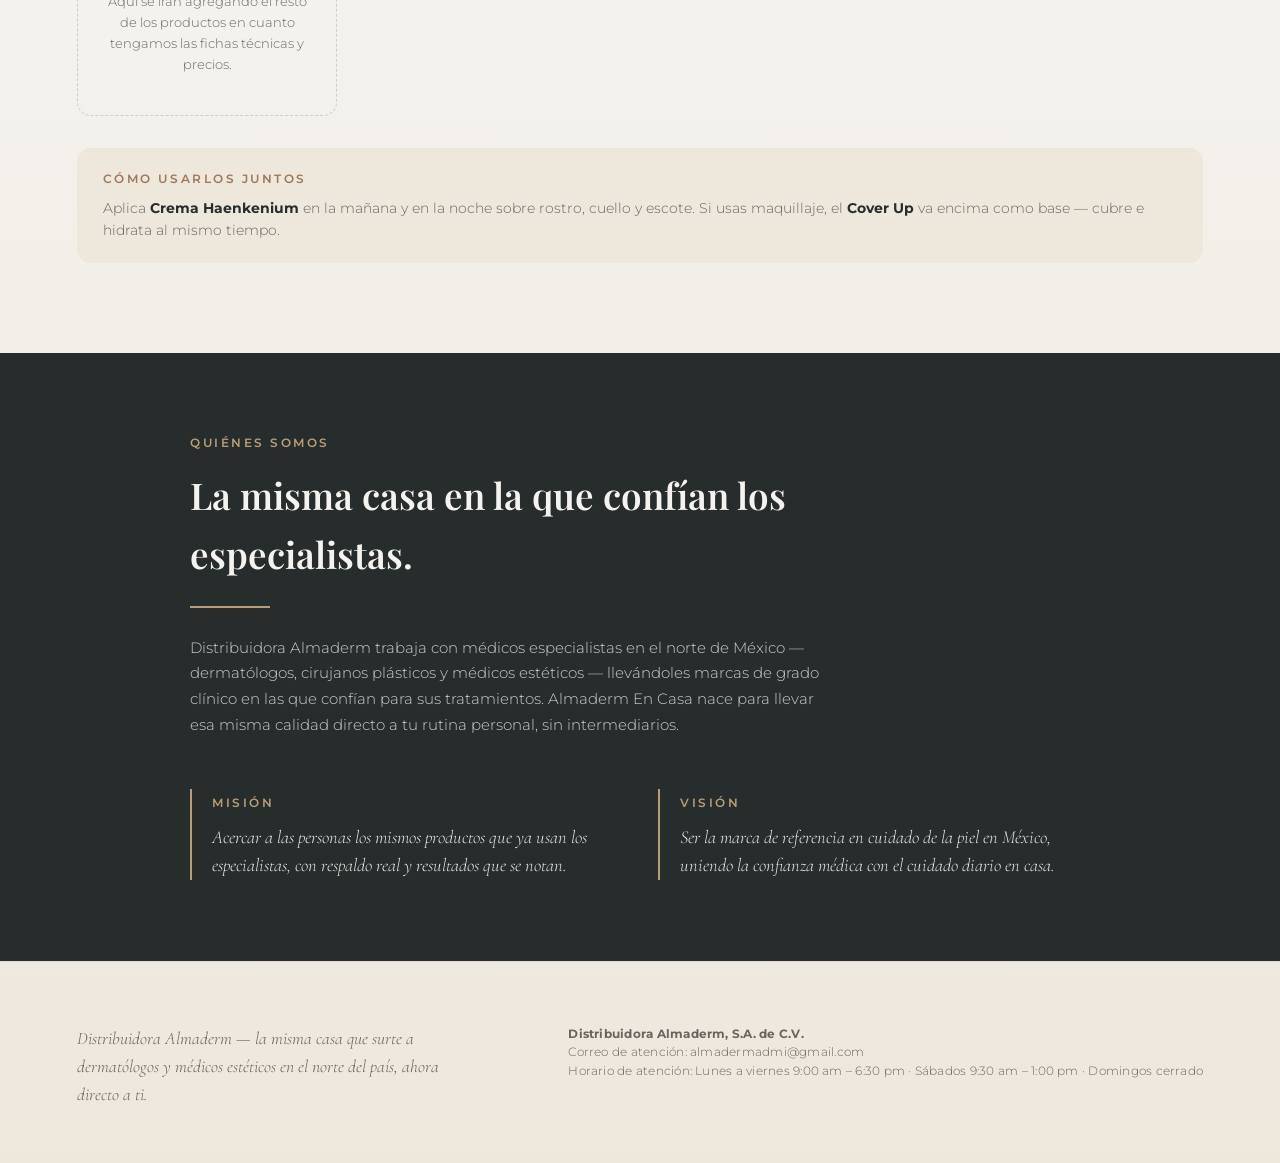
==== commit cce62a0e: "Add temporary test product card to index.html Added a temporary test product card with details and a" ====
--- a/index.html
+++ b/index.html
@@ -893,6 +893,18 @@
         </div>
       </div>
 
+            <div class="card" id="productoPruebaTemporal">
+        <div class="card-swatch"><div style="font-size:0.8rem;color:var(--carbon-muted);">Sin imagen</div></div>
+        <div class="card-body">
+          <span class="tag">Prueba</span>
+          <h3>Producto de Prueba</h3>
+          <p class="desc">Este producto es solo para probar el sistema de pagos. No es un producto real.</p>
+          <div class="card-footer">
+            <span class="price-tag">$10 MXN</span>
+            <button class="add-btn" onclick="addItem('Producto de Prueba', 10)">Agregar</button>
+          </div>
+        </div>
+      </div>
       <div class="card placeholder">
         <div class="eyebrow">Próximamente</div>
         <p>Aquí se irán agregando el resto de los productos en cuanto tengamos las fichas técnicas y precios.</p>
@@ -944,10 +956,10 @@
       <button onclick="toggleFaq(false)">✕</button>
     </div>
     <div class="faq-body" id="faqBody"></div>
-    <div class="faq-foot">¿Necesitas algo más? <a href="https://wa.me/528122004518" target="_blank" rel="noopener">Escríbenos por WhatsApp</a></div>
+    <div class="faq-foot">¿Necesitas algo más? <a href="https://wa.me/526684244999?text=Hola%2C%20vengo%20de%20Almaderm%20En%20Casa%20%F0%9F%8C%BF" target="_blank" rel="noopener">Escríbenos por WhatsApp</a></div>
   </div>
 
-  <a class="whatsapp-float" href="https://wa.me/528122004518" target="_blank" rel="noopener" aria-label="Escríbenos por WhatsApp">
+  <a class="whatsapp-float" href="https://wa.me/526684244999?text=Hola%2C%20vengo%20de%20Almaderm%20En%20Casa%20%F0%9F%8C%BF" target="_blank" rel="noopener" aria-label="Escríbenos por WhatsApp">
     <svg viewBox="0 0 24 24"><path d="M12.04 2C6.58 2 2.13 6.45 2.13 11.91c0 1.75.46 3.39 1.26 4.81L2 22l5.42-1.42a9.87 9.87 0 0 0 4.62 1.18h.01c5.46 0 9.9-4.45 9.9-9.91C21.95 6.45 17.5 2 12.04 2Zm5.8 14.11c-.24.68-1.38 1.3-1.9 1.36-.49.06-.98.24-3.28-.68-2.77-1.1-4.56-3.94-4.7-4.13-.14-.19-1.13-1.5-1.13-2.86s.71-2.03.96-2.31c.24-.28.53-.35.71-.35h.5c.16 0 .38-.03.58.44.24.56.79 1.94.86 2.08.07.14.11.31.02.5-.09.19-.14.31-.28.48-.14.17-.29.38-.42.51-.14.14-.28.29-.12.56.16.28.71 1.17 1.53 1.9 1.05.94 1.94 1.23 2.21 1.37.28.14.44.12.6-.07.16-.19.68-.79.87-1.06.18-.28.36-.23.6-.14.24.09 1.55.73 1.82.86.27.14.44.2.51.32.07.11.07.66-.17 1.34Z"/></svg>
   </a>
 
@@ -1326,6 +1338,7 @@
       const dateStr = today.toLocaleDateString('es-MX', { day: 'numeric', month: 'short', year: 'numeric' });
       myOrders.unshift({ number: orderNumber, date: dateStr, statusIndex: 0, total: subtotal + shipping });
 
+      localStorage.setItem('almadermFolioPendiente', data.folio);
       window.location.href = data.init_point;
 
     } catch (err) {
@@ -1431,16 +1444,36 @@
     document.getElementById('trackOrderNumber').value = orderNumber;
     renderTimeline(orderNumber, currentIndex);
   }
-    (function checkPaymentStatus(){
+   (function checkPaymentStatus(){
     const params = new URLSearchParams(window.location.search);
     const status = params.get('status') || params.get('collection_status');
     if(status === 'approved'){
-      document.getElementById('thankyouBanner').classList.add('show');
+      const folio = localStorage.getItem('almadermFolioPendiente');
+      const banner = document.getElementById('thankyouBanner');
+      if(folio){
+        banner.innerHTML = `🎉 ¡Gracias por tu compra! <span>Tu número de pedido es <b>${folio}</b>.</span> ` +
+          `<button class="track-link" style="color:inherit;margin-left:8px;" onclick="copyFolio('${folio}')">Copiar folio</button> ` +
+          `<button class="track-link" style="color:inherit;margin-left:8px;" onclick="verMiPedido('${folio}')">Rastrear mi pedido</button>`;
+        localStorage.removeItem('almadermFolioPendiente');
+      } else {
+        banner.innerHTML = '🎉 ¡Gracias por tu compra! <span>Tu pago fue confirmado y ya estamos preparando tu pedido.</span>';
+      }
+      banner.classList.add('show');
     }
     if(params.has('status') || params.has('collection_status') || params.has('payment_id')){
       window.history.replaceState({}, document.title, window.location.pathname);
     }
   })();
+
+  function copyFolio(folio){
+    navigator.clipboard.writeText(folio);
+    alert('Folio copiado: ' + folio);
+  }
+
+  function verMiPedido(folio){
+    openTracking();
+    document.getElementById('trackOrderNumber').value = folio;
+  }
 </script>
 
 </body>
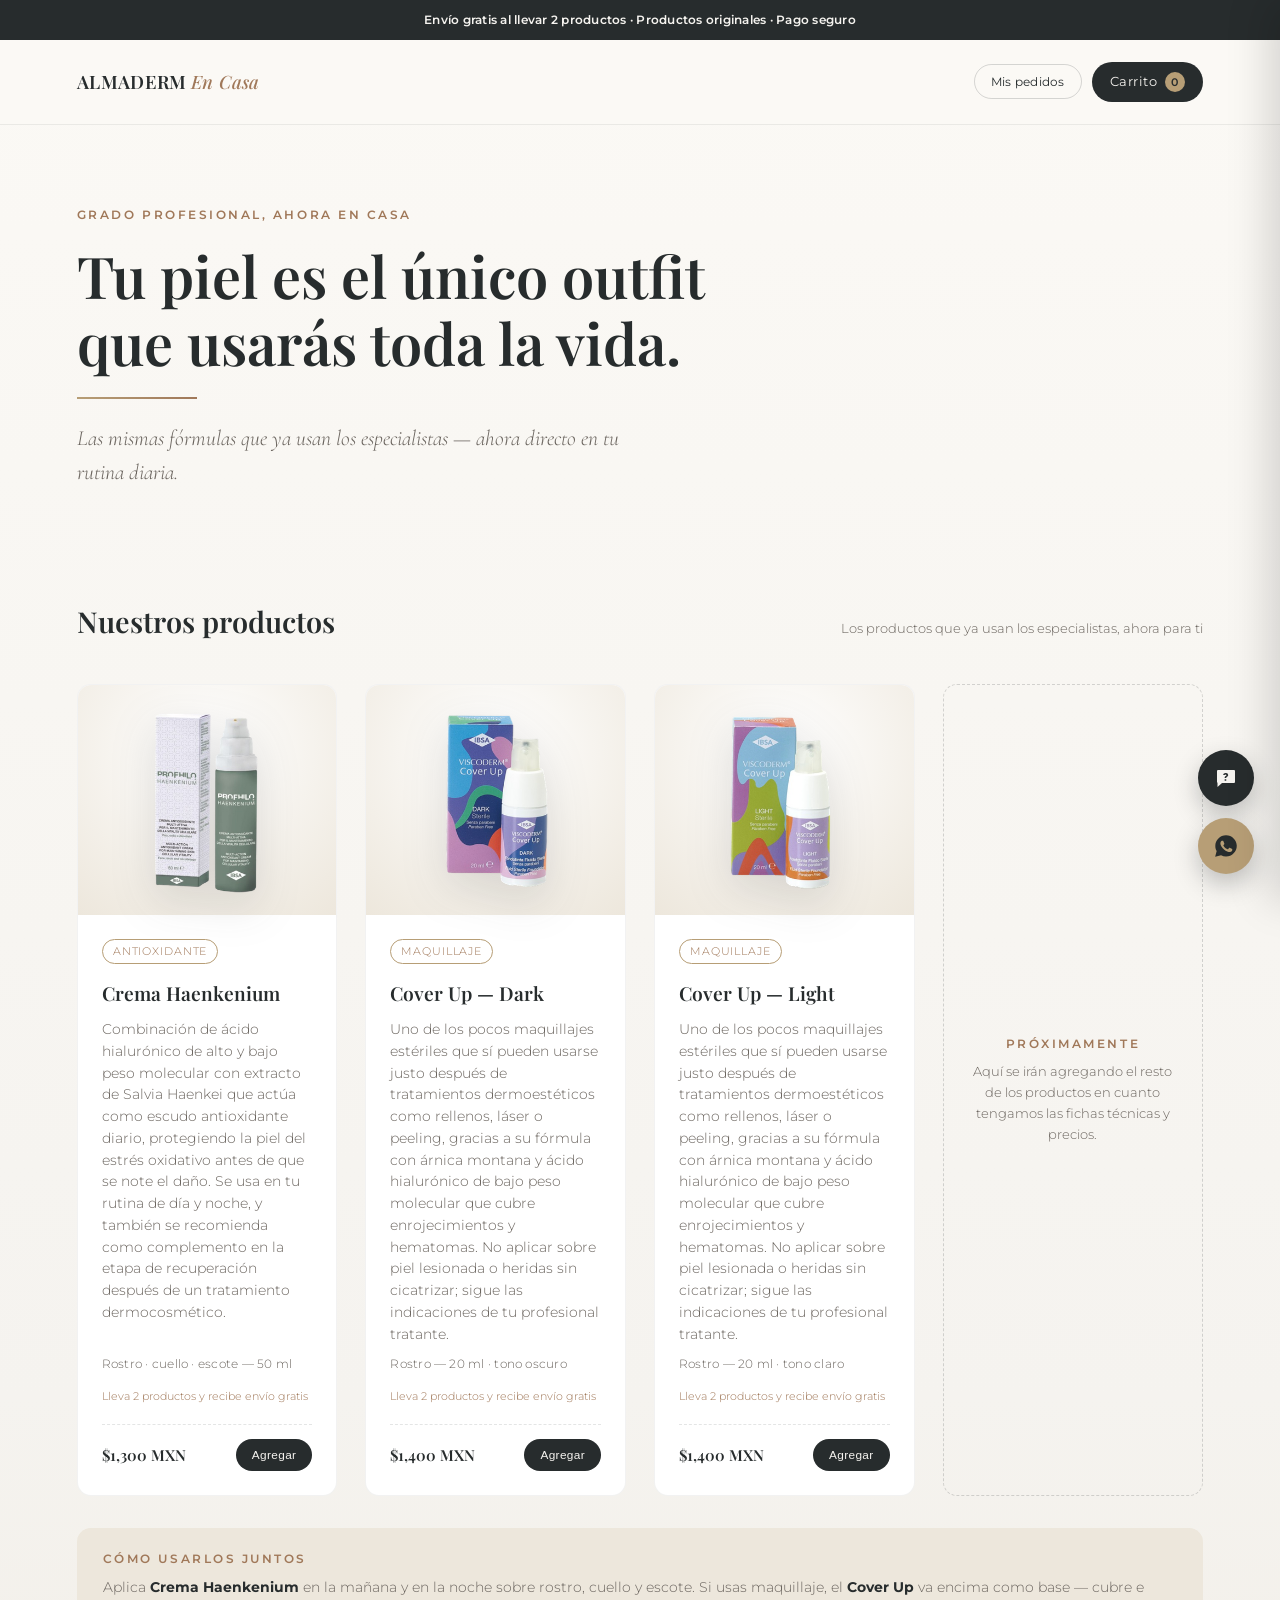
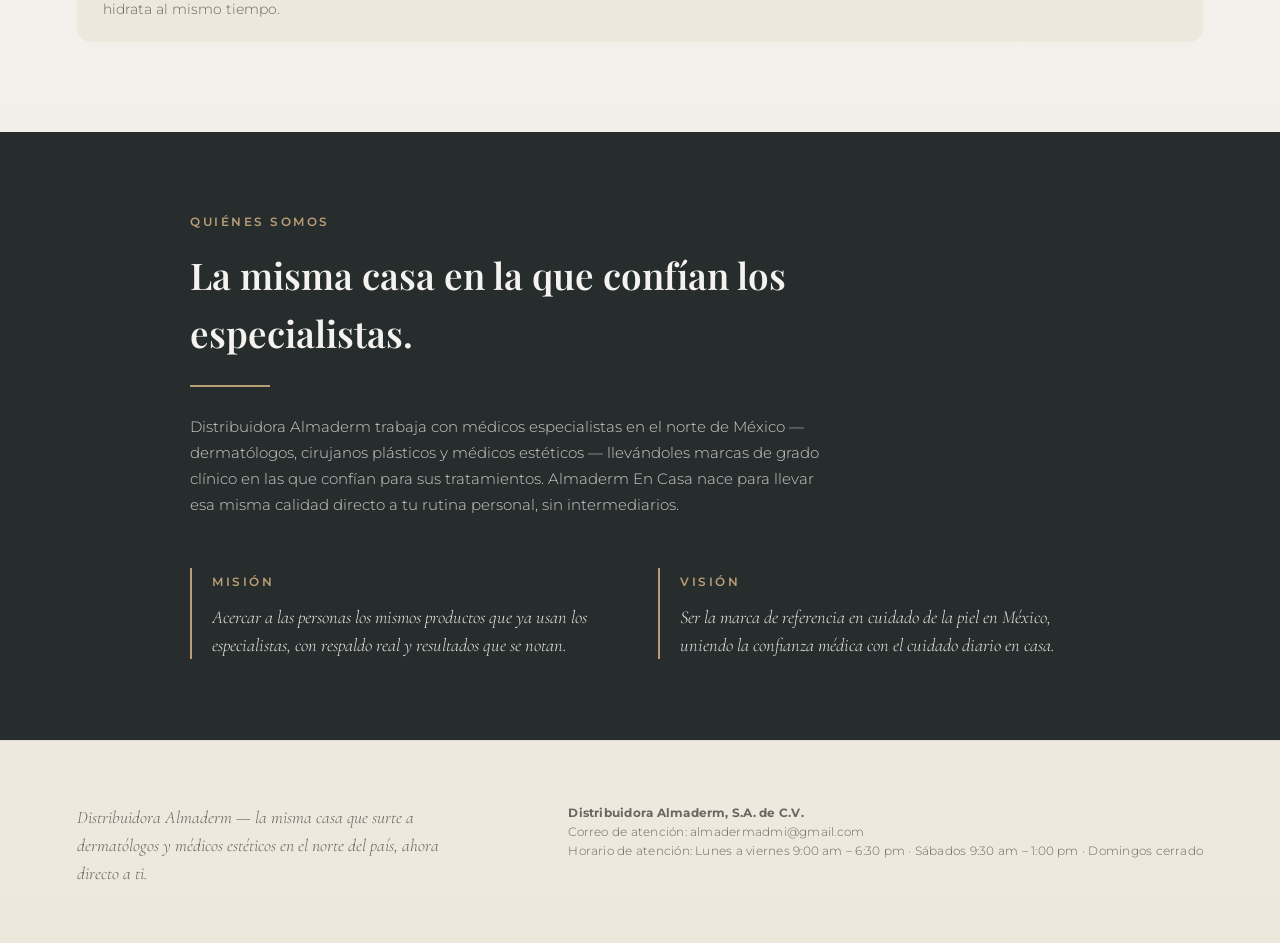
==== commit f3f34aac: "Remove temporary product card from index.html Removed temporary product card for testing purposes." ====
--- a/index.html
+++ b/index.html
@@ -893,18 +893,7 @@
         </div>
       </div>
 
-            <div class="card" id="productoPruebaTemporal">
-        <div class="card-swatch"><div style="font-size:0.8rem;color:var(--carbon-muted);">Sin imagen</div></div>
-        <div class="card-body">
-          <span class="tag">Prueba</span>
-          <h3>Producto de Prueba</h3>
-          <p class="desc">Este producto es solo para probar el sistema de pagos. No es un producto real.</p>
-          <div class="card-footer">
-            <span class="price-tag">$10 MXN</span>
-            <button class="add-btn" onclick="addItem('Producto de Prueba', 10)">Agregar</button>
-          </div>
-        </div>
-      </div>
+            
       <div class="card placeholder">
         <div class="eyebrow">Próximamente</div>
         <p>Aquí se irán agregando el resto de los productos en cuanto tengamos las fichas técnicas y precios.</p>
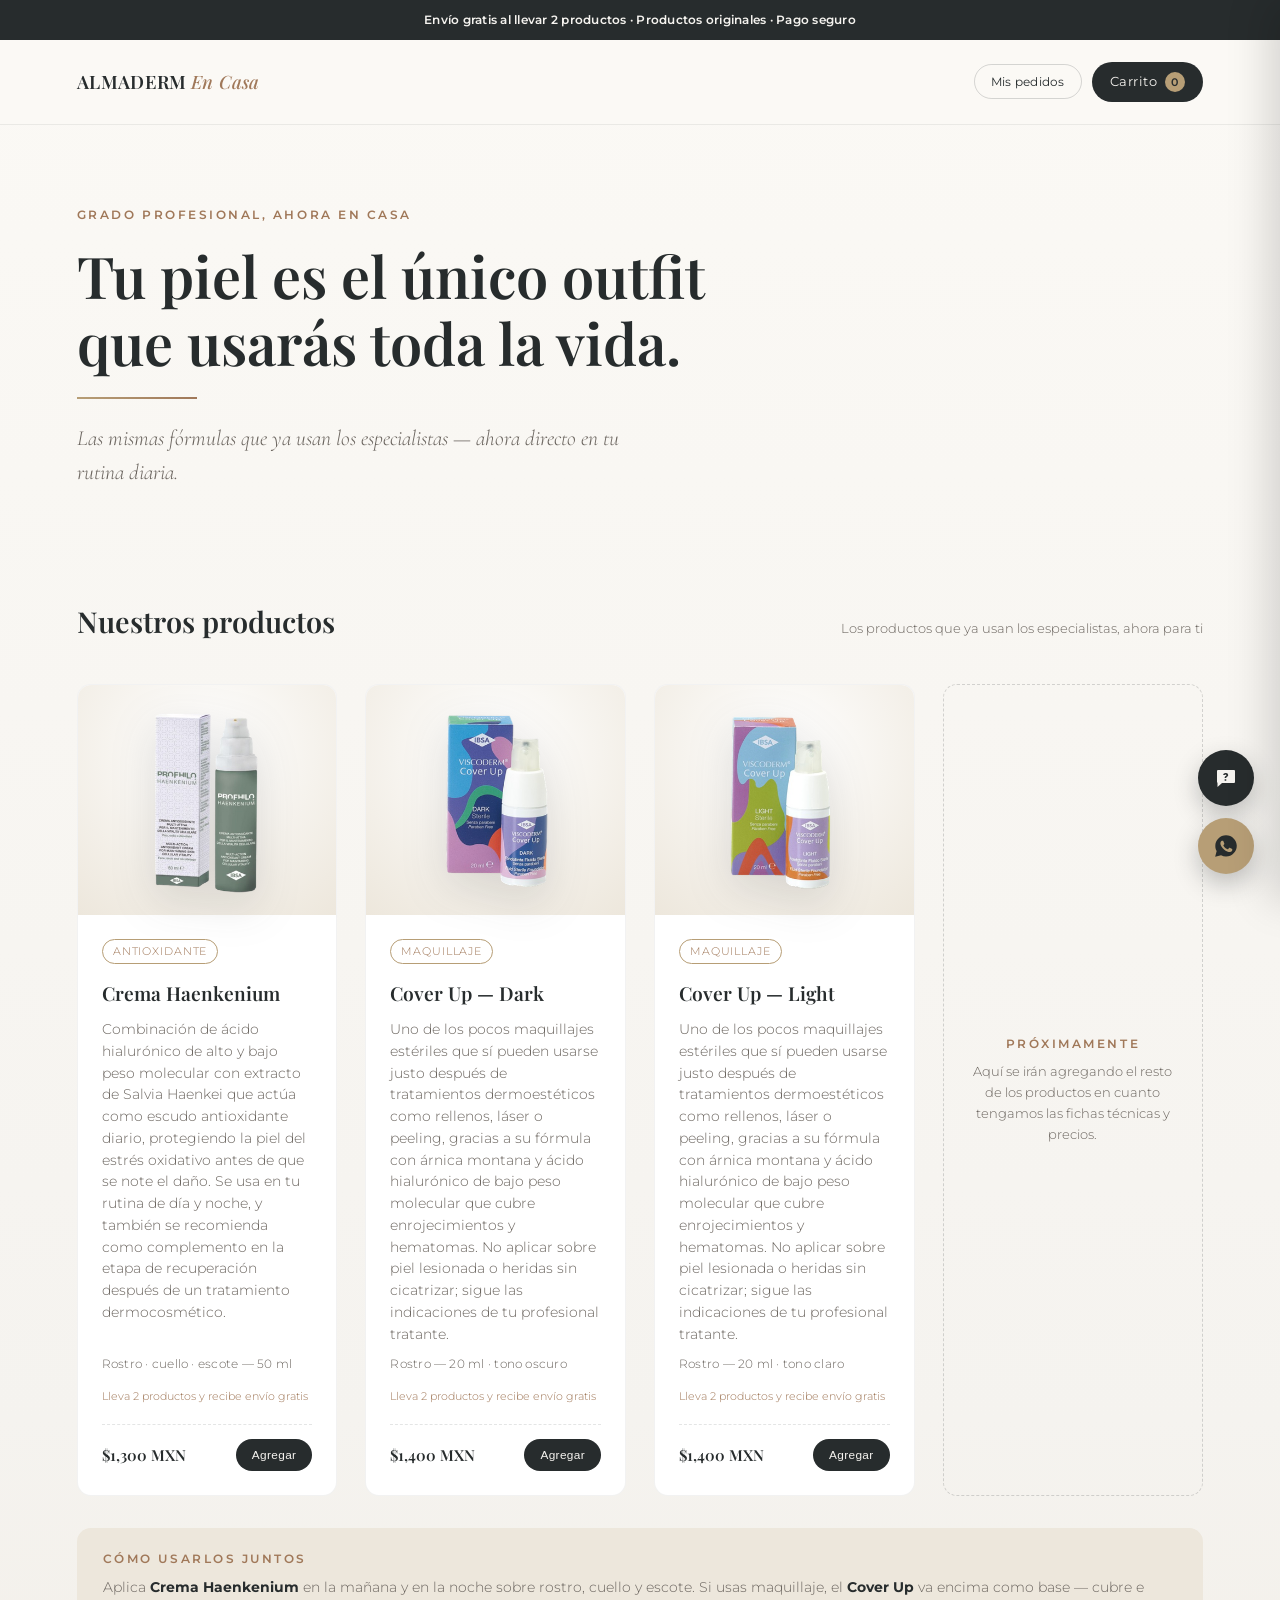
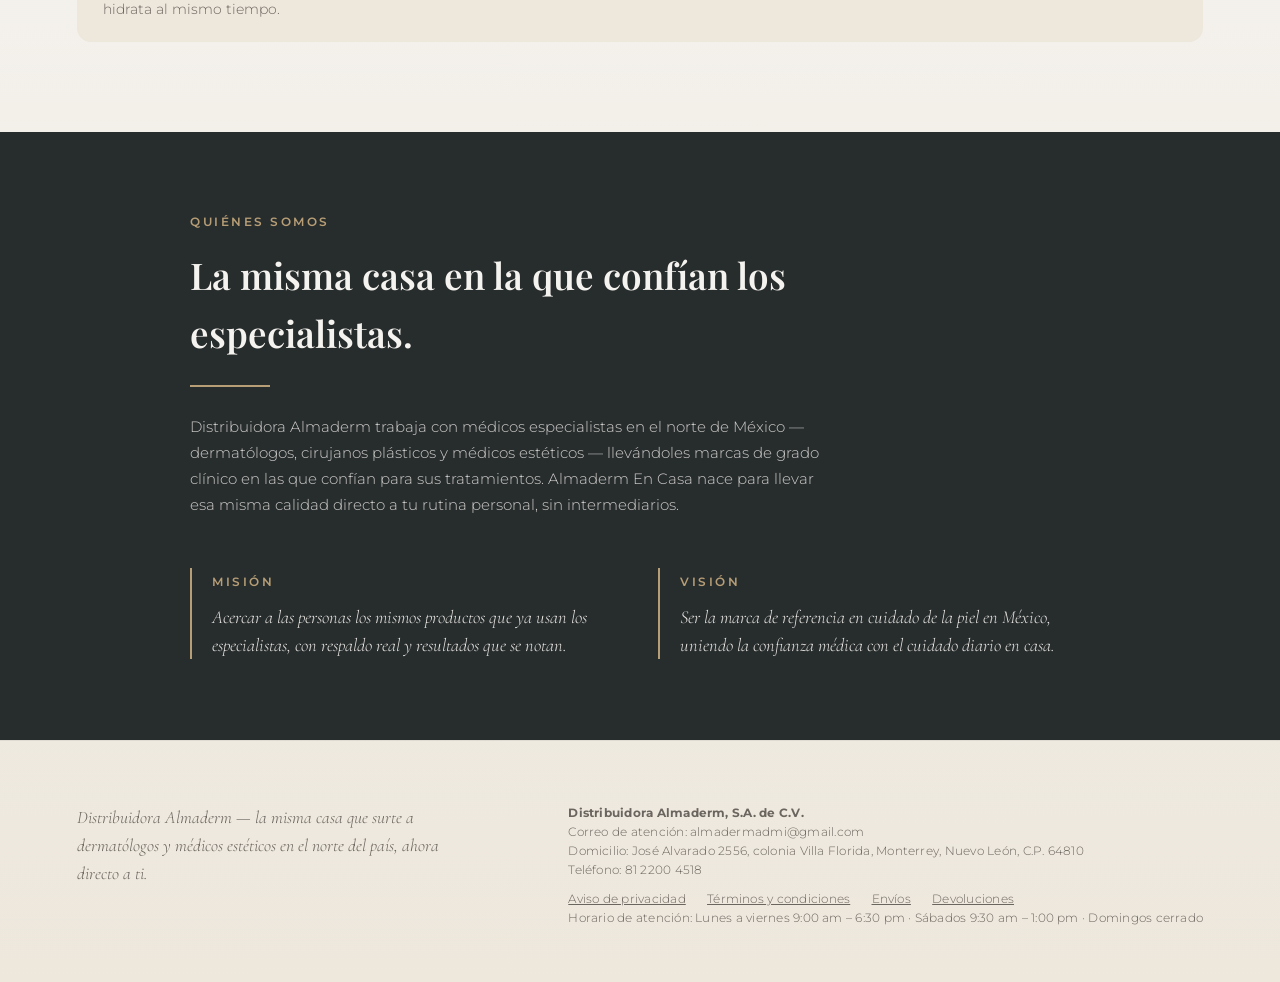
==== commit 41e008d2: "Enhance footer and checkout with new information Added address, phone, and privacy policy links to f" ====
--- a/index.html
+++ b/index.html
@@ -826,7 +826,7 @@
   <div class="topbar">
     <div class="wordmark">ALMADERM <span>En Casa</span></div>
     <div class="topbar-actions">
-      <button class="orders-btn" onclick="openMyOrders()">Mis pedidos</button>
+      <button class="orders-btn" onclick="openTracking()">Mis pedidos</button>
       <button class="cart-btn" onclick="toggleCart(true)">
         Carrito <span class="cart-count" id="cartCount">0</span>
       </button>
@@ -931,6 +931,14 @@
         <div class="foot-meta">
       <p><b>Distribuidora Almaderm, S.A. de C.V.</b></p>
       <p>Correo de atención: almadermadmi@gmail.com</p>
+              <p>Domicilio: José Alvarado 2556, colonia Villa Florida, Monterrey, Nuevo León, C.P. 64810</p>
+      <p>Teléfono: 81 2200 4518</p>
+      <p style="margin-top:10px;">
+        <a href="/aviso-privacidad.html" style="margin-right:18px;text-decoration:underline;">Aviso de privacidad</a>
+        <a href="/terminos.html" style="margin-right:18px;text-decoration:underline;">Términos y condiciones</a>
+        <a href="/envios.html" style="margin-right:18px;text-decoration:underline;">Envíos</a>
+        <a href="/devoluciones.html" style="text-decoration:underline;">Devoluciones</a>
+      </p>  
       <p>Horario de atención: Lunes a viernes 9:00 am – 6:30 pm · Sábados 9:30 am – 1:00 pm · Domingos cerrado</p>
     </div>
   </footer>
@@ -993,7 +1001,7 @@
             <input type="tel" id="phone" placeholder="81 0000 0000">
           </div>
           <div class="form-group">
-            <label>Correo</label>
+            <label>Correo (para consultar tu pedido)</label>
             <input type="email" id="email" placeholder="tu@correo.com">
           </div>
         </div>
@@ -1059,6 +1067,15 @@
 
         <div class="form-section-title">Resumen del pedido</div>
         <div class="order-summary" id="orderSummary"></div>
+        
+        <div class="form-section-title">Promociones</div>
+        <p id="promoLabel" style="font-size:0.85rem;margin-bottom:10px;">¿Quieres recibir promociones y novedades de Almaderm En Casa por correo?</p>
+        <div role="radiogroup" aria-labelledby="promoLabel" style="display:flex;gap:26px;margin-bottom:6px;">
+          <label style="font-size:0.85rem;display:flex;align-items:center;gap:8px;cursor:pointer;"><input type="radio" name="promo" value="Sí" onchange="document.getElementById('promoError').style.display='none'"> Sí</label>
+          <label style="font-size:0.85rem;display:flex;align-items:center;gap:8px;cursor:pointer;"><input type="radio" name="promo" value="No" onchange="document.getElementById('promoError').style.display='none'"> No</label>
+        </div>
+        <p id="promoError" style="display:none;color:#A0452E;font-size:0.76rem;margin-bottom:10px;">Elige Sí o No para continuar.</p>
+        <p style="font-size:0.72rem;color:var(--carbon-muted);line-height:1.6;margin-top:16px;">Distribuidora Almaderm, S.A. de C.V., con domicilio en José Alvarado 2556, colonia Villa Florida, Monterrey, Nuevo León, C.P. 64810, es responsable de tus datos personales. Los usamos para procesar y enviar tu pedido, emitir factura si la pides y darte seguimiento. Tratamos tu nombre, teléfono, correo y dirección de envío; en este formulario no pedimos datos sensibles. Si eliges Sí en la pregunta sobre promociones, también usaremos tu correo para enviarte promociones. Para limitar el uso o la divulgación de tus datos, escribe a almadermadmi@gmail.com. Consulta el <a href="/aviso-privacidad.html" target="_blank" rel="noopener" style="text-decoration:underline;">aviso de privacidad integral</a>.</p>
 
       </div>
       <div class="checkout-foot">
@@ -1217,7 +1234,7 @@
     },
     {
       q: '¿Puedo cambiar o devolver un producto?',
-      a: 'Estamos definiendo nuestra política de cambios y devoluciones — la verás publicada aquí muy pronto.'
+      a: 'Tienes 5 días hábiles desde que recibes tu pedido para revocar tu compra, y dos meses para reclamar un producto con defecto o error de caducidad. Consulta la <a href="/devoluciones.html" style="color:var(--dorado-deep);text-decoration:underline;">política de devoluciones</a>.'
     }
   ];
 
@@ -1267,6 +1284,7 @@
     summaryEl.innerHTML = `
       <div class="line">Subtotal <span>$${subtotal.toLocaleString('es-MX')} MXN</span></div>
       ${shippingLine}
+            <div class="line">Entrega estimada <span>3 a 5 días hábiles</span></div>
       <div class="line total">Total <span>$${total.toLocaleString('es-MX')} MXN</span></div>
     `;
   }
@@ -1296,6 +1314,17 @@
     const body = document.getElementById('checkoutBody');
     const name = document.getElementById('fullName').value || 'ahí';
     const email = document.getElementById('email').value;
+        if(!email.trim() || !/^\S+@\S+\.\S+$/.test(email.trim())){
+      alert('Escribe un correo válido: lo necesitamos para que puedas consultar tu pedido.');
+      return;
+    }
+    localStorage.setItem('almadermEmailPedido', email.trim());
+        const promoElegida = document.querySelector('input[name="promo"]:checked');
+    if(!promoElegida){
+      document.getElementById('promoError').style.display = 'block';
+      return;
+    }
+    const promo = promoElegida.value;
     const subtotal = getSubtotal();
     const shipping = calculateShipping() || 0;
 
@@ -1313,7 +1342,7 @@
       const res = await fetch('/.netlify/functions/create-preference', {
         method: 'POST',
         headers: { 'Content-Type': 'application/json' },
-        body: JSON.stringify({ items, shipping, payer_email: email })
+        body: JSON.stringify({ items, shipping, payer_email: email, promociones: promo, aviso: '2026-10-09' })
       });
       const data = await res.json();
 
@@ -1463,6 +1492,116 @@
     openTracking();
     document.getElementById('trackOrderNumber').value = folio;
   }
+  
+  // ===== Consulta real de pedidos (reemplaza la simulación anterior) =====
+  function escaparHtml(texto){
+    return String(texto == null ? '' : texto)
+      .replace(/&/g, '&amp;').replace(/</g, '&lt;').replace(/>/g, '&gt;')
+      .replace(/"/g, '&quot;').replace(/'/g, '&#39;');
+  }
+
+  function openTracking(){
+    const emailGuardado = localStorage.getItem('almadermEmailPedido');
+    const campoEmail = document.getElementById('trackEmail');
+    if(emailGuardado && campoEmail && !campoEmail.value){
+      campoEmail.value = emailGuardado;
+    }
+    document.getElementById('trackResult').classList.remove('show');
+    document.getElementById('trackingOverlay').classList.add('open');
+  }
+
+  async function searchOrder(){
+    const folio = document.getElementById('trackOrderNumber').value.trim();
+    const email = document.getElementById('trackEmail').value.trim();
+    const resultado = document.getElementById('trackResult');
+    const boton = document.querySelector('.track-search-btn');
+
+    if(!folio || !email){
+      alert('Escribe tu número de pedido y el correo con el que compraste.');
+      return;
+    }
+
+    boton.disabled = true;
+    boton.textContent = 'Buscando...';
+
+    try{
+      const res = await fetch('/.netlify/functions/consultar-pedido', {
+        method: 'POST',
+        headers: { 'Content-Type': 'application/json' },
+        body: JSON.stringify({ folio, email })
+      });
+      const data = await res.json();
+
+      if(!data.encontrado){
+        resultado.innerHTML = '<p class="track-meta">No encontramos un pedido con ese número y correo. Revisa que estén escritos igual que en tu confirmación.</p>';
+        resultado.classList.add('show');
+        return;
+      }
+
+      const folioSeguro = escaparHtml(data.folio);
+      const estado = String(data.estado || '').toLowerCase();
+
+      if(estado.includes('pendiente')){
+        resultado.innerHTML = '<p class="track-meta">Pedido <b>' + folioSeguro + '</b></p>' +
+          '<p class="track-meta">Todavía no recibimos la confirmación de tu pago. Si ya pagaste, puede tardar unos minutos en reflejarse. Vuelve a consultar en un momento.</p>';
+        resultado.classList.add('show');
+        return;
+      }
+
+      let indice = 1;
+      if(estado.includes('envi') || (data.guia && data.paqueteria)) indice = 2;
+      if(estado.includes('entreg')) indice = 3;
+
+      let detalleEnvio = '';
+      if(indice >= 2 && data.paqueteria){
+        detalleEnvio = escaparHtml(data.paqueteria);
+        if(data.guia) detalleEnvio += ' · Guía: ' + escaparHtml(data.guia);
+        if(data.link){
+          detalleEnvio += '<br><a href="' + escaparHtml(data.link) + '" target="_blank" rel="noopener" style="color:var(--dorado-deep);font-weight:600;">Rastrear en la paquetería</a>';
+          if(String(data.paqueteria).toLowerCase().includes('sendex')){
+            detalleEnvio += '<br>En esa página pega tu número de guía.';
+          }
+        }
+      }
+
+      const pasos = [
+        { label: 'Pedido recibido', detalle: escaparHtml(data.fecha || '') },
+        { label: 'Preparando tu pedido', detalle: '' },
+        { label: 'Enviado', detalle: detalleEnvio },
+        { label: 'Entregado', detalle: '' }
+      ];
+
+      const pasosHtml = pasos.map((p, i) => `
+        <div class="timeline-step ${i <= indice ? 'done' : ''}">
+          <div class="timeline-dot"></div>
+          <div class="timeline-text">
+            <div class="label">${p.label}</div>
+            ${p.detalle ? `<div class="date">${p.detalle}</div>` : ''}
+          </div>
+        </div>`).join('');
+
+      resultado.innerHTML = '<p class="track-meta">Pedido <b>' + folioSeguro + '</b></p>' +
+        '<div class="timeline">' + pasosHtml + '</div>';
+      resultado.classList.add('show');
+
+    } catch (err) {
+      resultado.innerHTML = '<p class="track-meta">No pudimos consultar tu pedido en este momento. Intenta de nuevo en unos minutos o escríbenos por WhatsApp.</p>';
+      resultado.classList.add('show');
+    } finally {
+      boton.disabled = false;
+      boton.textContent = 'Buscar pedido';
+    }
+  }
+
+  function verMiPedido(folio){
+    openTracking();
+    document.getElementById('trackOrderNumber').value = folio;
+    const emailGuardado = localStorage.getItem('almadermEmailPedido');
+    if(emailGuardado){
+      document.getElementById('trackEmail').value = emailGuardado;
+      searchOrder();
+    }
+  }
 </script>
 
 </body>
